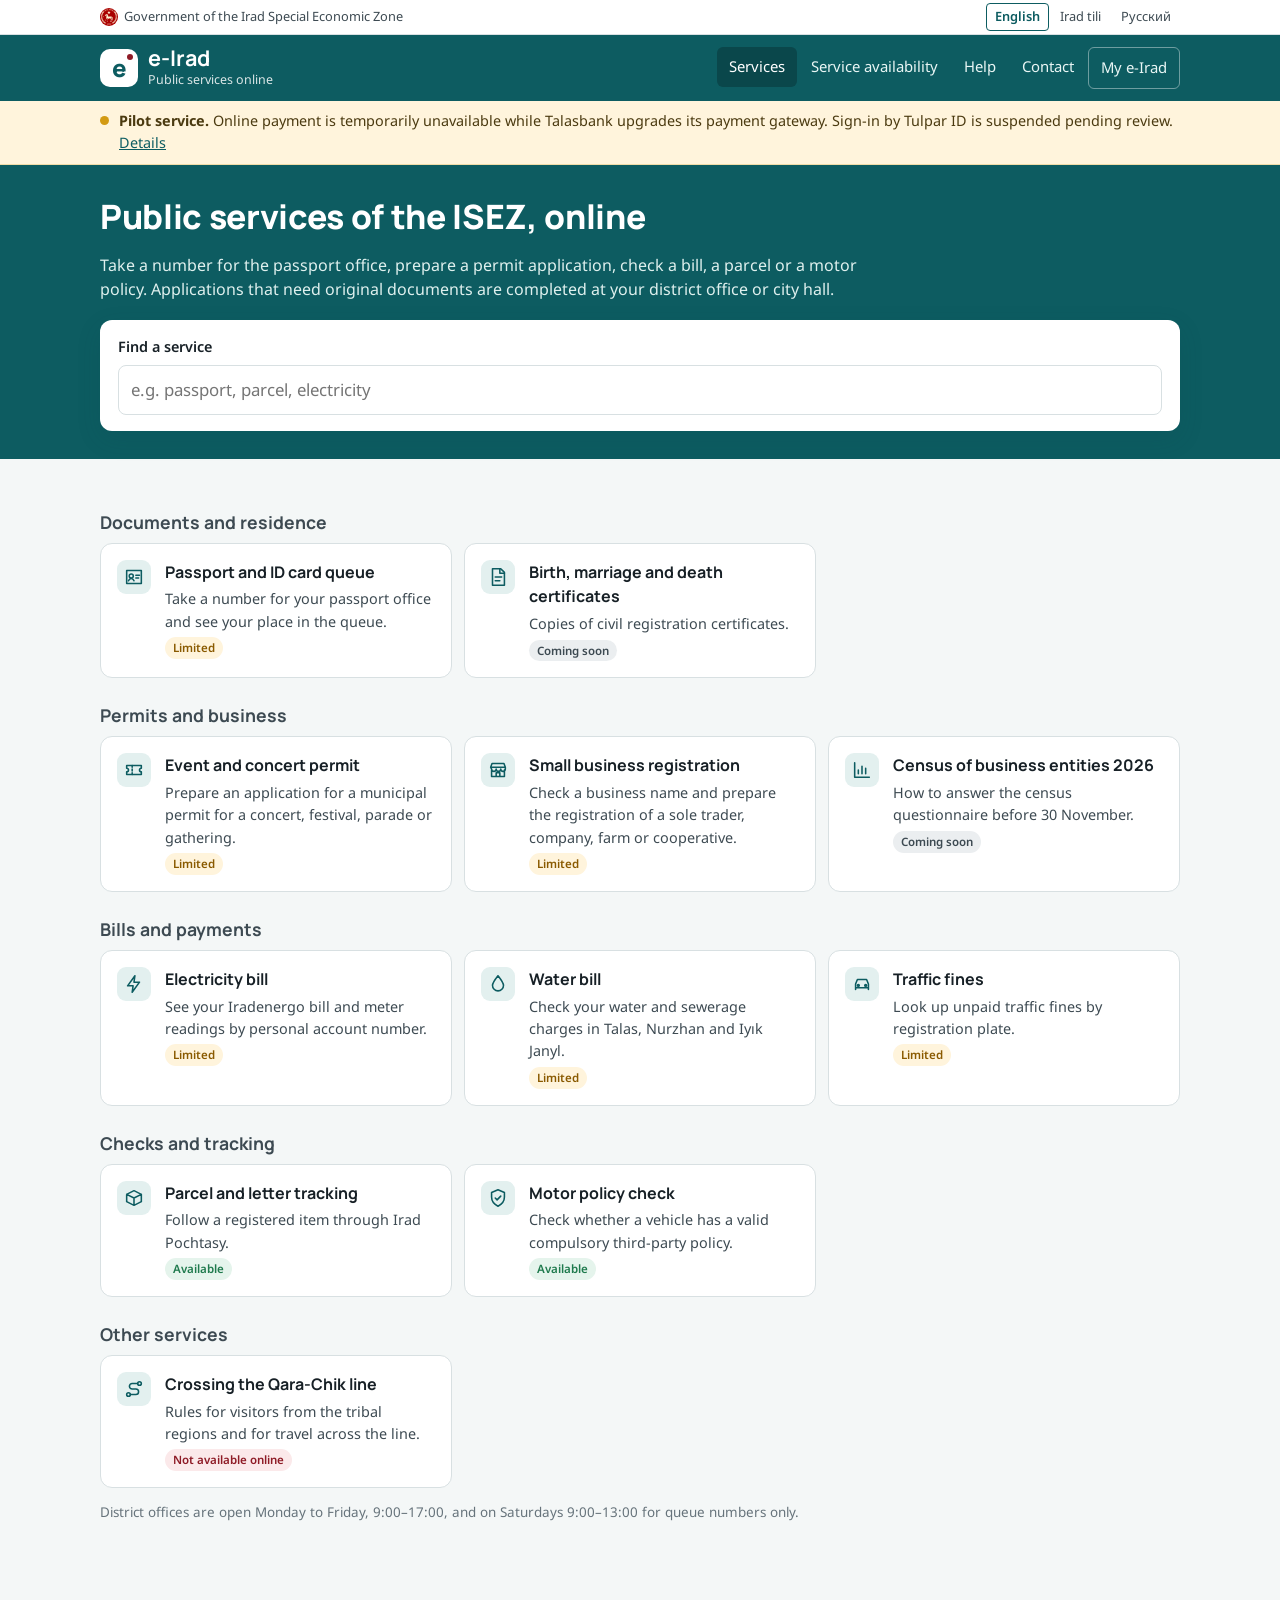
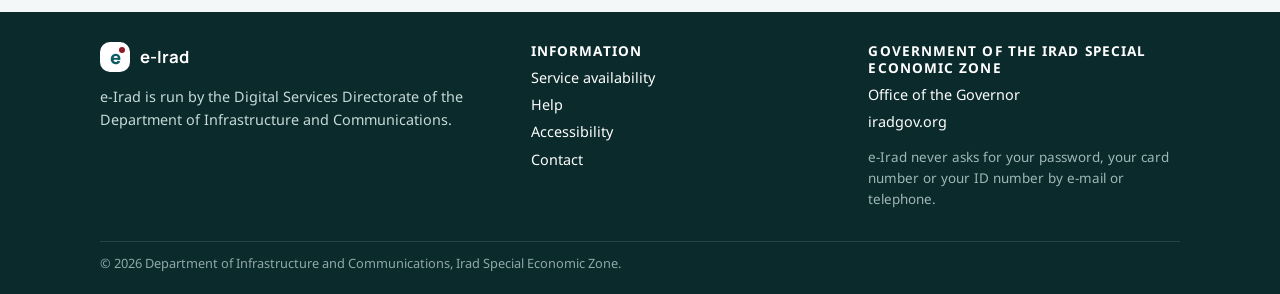
==== index.html @ 88806916 "Site" ====
<!doctype html>
<html lang="en">
<head>
<meta charset="utf-8">
<meta name="viewport" content="width=device-width, initial-scale=1">
<title>e-Irad | Public services online</title>
<meta name="description" content="e-Irad, the public services portal of the Irad Special Economic Zone: passport queue, permits, business registration, utility bills, parcel tracking and motor policy checks.">
<link rel="canonical" href="https://e-irad.org/">
<meta property="og:title" content="e-Irad | Public services online">
<meta property="og:description" content="e-Irad, the public services portal of the Irad Special Economic Zone: passport queue, permits, business registration, utility bills, parcel tracking and motor policy checks.">
<meta property="og:image" content="https://e-irad.org/assets/icon-512.png">
<meta name="theme-color" content="#0d5c61">
<link rel="icon" href="/favicon.ico" sizes="any">
<link rel="icon" href="/assets/icon.svg" type="image/svg+xml">
<link rel="apple-touch-icon" href="/apple-touch-icon.png">
<link rel="preconnect" href="https://fonts.googleapis.com">
<link rel="preconnect" href="https://fonts.gstatic.com" crossorigin>
<link href="https://fonts.googleapis.com/css2?family=Manrope:wght@600;700;800&family=Noto+Sans:wght@400;600&display=swap" rel="stylesheet">
<link rel="stylesheet" href="/assets/eirad.css">
</head>
<body data-page="home">
<div id="top"></div>
<main id="main"><div id="app"><noscript><div class="wrap page"><h1>e-Irad: public services online</h1><p>Passport and ID card queue, event permits, small business registration, electricity and water bills, traffic fines, parcel tracking and motor policy checks. This site needs JavaScript.</p></div></noscript></div></main>
<div id="bottom"></div>
<script src="/assets/i18n.js"></script>
<script src="/assets/services.js"></script>
<script src="/assets/app.js"></script>
</body>
</html>
---- assets/eirad.css ----
/* e-Irad: public services portal of the ISEZ */
:root {
  --teal: #0d5c61; --teal-2: #0a474b; --teal-soft: #e3f0ef; --mint: #3fb39f;
  --crimson: #8e1b26; --ink: #172026; --ink-2: #3d4a52; --muted: #66737b;
  --line: #d8e0e2; --bg: #f4f7f7; --card: #fff;
  --ok: #1f7a4d; --ok-bg: #e5f4ec; --warn: #8a5a00; --warn-bg: #fff4dc; --off: #8e1b26; --off-bg: #fbe9ea;
  --head: "Manrope", "Segoe UI", Arial, sans-serif; --body: "Noto Sans", "Segoe UI", Arial, sans-serif;
}
* { box-sizing: border-box; }
body { margin: 0; background: var(--bg); color: var(--ink); font: 16px/1.55 var(--body); }
a { color: var(--teal); }
h1, h2, h3, h4 { font-family: var(--head); line-height: 1.25; }
h1 { font-size: 1.9rem; margin: 0 0 .4em; font-weight: 800; letter-spacing: -.01em; }
h2 { font-size: 1.3rem; margin: 1.6em 0 .6em; font-weight: 700; }
h3 { font-size: 1.05rem; margin: 1.2em 0 .4em; font-weight: 700; }
h4 { margin: 1em 0 .4em; }
.wrap { max-width: 1120px; margin: 0 auto; padding: 0 20px; }
.page { padding: 26px 20px 56px; }
.narrow { max-width: 820px; }
.skip { position: absolute; left: -9999px; }
.skip:focus { left: 8px; top: 8px; background: #000; color: #fff; padding: 8px; z-index: 9; }
:focus-visible { outline: 3px solid var(--mint); outline-offset: 2px; }

.govbar { background: #fff; border-bottom: 1px solid var(--line); font-size: .8rem; }
.govbar .wrap { display: flex; justify-content: space-between; align-items: center; min-height: 34px; gap: 10px; flex-wrap: wrap; }
.govbar a { color: var(--ink-2); text-decoration: none; display: inline-flex; gap: 6px; align-items: center; }
.govbar a:hover { color: var(--crimson); }
.langs { display: flex; gap: 2px; }
.langs button { border: 1px solid transparent; background: none; font: inherit; color: var(--ink-2); padding: 3px 8px; border-radius: 4px; cursor: pointer; }
.langs button[aria-pressed="true"] { border-color: var(--teal); color: var(--teal); font-weight: 600; }

.head { background: var(--teal); color: #fff; }
.head .wrap { display: flex; align-items: center; gap: 16px; min-height: 66px; flex-wrap: wrap; }
.brand { display: flex; align-items: center; gap: 10px; color: #fff; text-decoration: none; margin-right: auto; }
.brand b { font-family: var(--head); font-size: 1.35rem; display: block; line-height: 1.1; }
.brand small { display: block; font-size: .78rem; opacity: .85; }
.logo { width: 38px; height: 38px; border-radius: 10px; background: #fff; color: var(--teal); font: 800 1.5rem/38px var(--head); text-align: center; position: relative; flex: none; }
.logo::after { content: ""; position: absolute; top: 5px; right: 5px; width: 6px; height: 6px; background: var(--crimson); border-radius: 50%; }
.brand.small b { font-size: 1.05rem; } .brand.small .logo { width: 30px; height: 30px; line-height: 30px; font-size: 1.15rem; }
.head nav ul { list-style: none; display: flex; gap: 2px; margin: 0; padding: 0; flex-wrap: wrap; }
.head nav a { color: #e9f6f5; text-decoration: none; padding: 8px 12px; border-radius: 6px; display: block; font-size: .93rem; }
.head nav a:hover, .head nav a[aria-current="page"] { background: var(--teal-2); color: #fff; }
.head nav a.loginlink { border: 1px solid #ffffff66; }
.burger { display: none; background: none; border: 1px solid #ffffff66; color: #fff; font: inherit; padding: 6px 12px; border-radius: 6px; cursor: pointer; }

.banner { background: var(--warn-bg); border-bottom: 1px solid #f0dca8; font-size: .9rem; color: #4b3a10; }
.banner .wrap { display: flex; gap: 10px; align-items: flex-start; padding-top: 9px; padding-bottom: 9px; }
.banner .dot { width: 9px; height: 9px; border-radius: 50%; background: #d39a12; margin-top: .45em; flex: none; }

.hero { background: var(--teal); padding: 30px 0 28px; }
.hero h1 { color: #fff; font-size: 2.1rem; }
.hero p { color: #dff0ee; max-width: 760px; }
.srch { display: block; background: #fff; border-radius: 12px; padding: 16px 18px; box-shadow: 0 8px 24px #0a474b22; margin-top: 18px; }
.srch span { display: block; font-weight: 600; font-size: .9rem; margin-bottom: 6px; }
.srch input { width: 100%; font: inherit; font-size: 1.05rem; padding: 11px 12px; border: 1.5px solid var(--line); border-radius: 8px; }
.srch input:focus { border-color: var(--teal); outline: none; }

.cat h2 { font-size: 1.1rem; color: var(--ink-2); margin: 26px 0 10px; }
.svcs { display: grid; grid-template-columns: repeat(auto-fill, minmax(300px, 1fr)); gap: 12px; }
.svc { display: flex; gap: 14px; background: var(--card); border: 1px solid var(--line); border-radius: 12px; padding: 16px; text-decoration: none; color: var(--ink); transition: border-color .15s, box-shadow .15s; }
.svc:hover { border-color: var(--teal); box-shadow: 0 4px 14px #0d5c6115; }
.svc[hidden] { display: none; }
.sic { width: 34px; height: 34px; flex: none; color: var(--teal); background: var(--teal-soft); border-radius: 9px; padding: 6px; }
.sbody { display: flex; flex-direction: column; gap: 4px; min-width: 0; }
.sname { font-family: var(--head); font-weight: 700; }
.sdesc { font-size: .9rem; color: var(--ink-2); }
.badge { display: inline-block; align-self: flex-start; font-size: .72rem; font-weight: 600; padding: 2px 8px; border-radius: 20px; white-space: nowrap; }
.b-ok { background: var(--ok-bg); color: var(--ok); }
.b-limited, .b-maint { background: var(--warn-bg); color: var(--warn); }
.b-off { background: var(--off-bg); color: var(--off); }
.b-soon { background: #ebeef0; color: var(--ink-2); }
.note, .tiny { font-size: .84rem; color: var(--muted); }
.nomatch { color: var(--muted); }

.crumbs { margin: 0 0 12px; font-size: .9rem; }
.crumbs a::before { content: "← "; }
.svchead { display: flex; gap: 16px; align-items: flex-start; }
.svchead .sic { width: 54px; height: 54px; padding: 10px; border-radius: 12px; }
.agency { font-size: .9rem; color: var(--ink-2); }
.agency span { color: var(--muted); }
.svcgrid { display: grid; grid-template-columns: minmax(0, 1.6fr) minmax(0, 1fr); gap: 24px; margin-top: 18px; align-items: start; }
.flow { background: var(--card); border: 1px solid var(--line); border-radius: 12px; padding: 20px; }
.flow.inline { margin-top: 18px; }
.flow h3:first-child { margin-top: 0; }
.fld { margin-bottom: 14px; }
.fld label { display: block; font-weight: 600; font-size: .92rem; margin-bottom: 5px; }
.fld input[type=text], .fld input[type=number], .fld input[type=date], .fld input:not([type]), .fld select { width: 100%; font: inherit; padding: 10px 11px; border: 1.5px solid var(--line); border-radius: 8px; background: #fff; color: var(--ink); }
.fld input:focus, .fld select:focus { border-color: var(--teal); outline: none; }
.fld [aria-invalid="true"] { border-color: var(--off); }
.fld.chk label { font-weight: 400; display: flex; gap: 8px; align-items: center; }
.err { display: block; color: var(--off); font-size: .84rem; margin-top: 4px; }
.err[hidden] { display: none; }
.btn { display: inline-block; background: var(--teal); color: #fff; border: 0; border-radius: 8px; padding: 11px 20px; font: 600 .97rem var(--body); cursor: pointer; text-decoration: none; }
.btn:hover { background: var(--teal-2); color: #fff; }
.btn.ghost { background: #fff; color: var(--teal); border: 1.5px solid var(--teal); }
.btn.ghost:hover { background: var(--teal-soft); color: var(--teal-2); }
.btn[disabled] { background: #c9d2d4; color: #5d6a70; border-color: #c9d2d4; cursor: not-allowed; }
.btn.tulpar { background: #b3253a; }
.btn.tulpar:hover { background: #8e1b2e; }
.linkbtn { background: none; border: 0; color: var(--teal); text-decoration: underline; cursor: pointer; font: inherit; padding: 0; }
.result { background: var(--card); border: 1px solid var(--line); border-left: 4px solid var(--teal); border-radius: 10px; padding: 16px 18px; margin-top: 16px; }
.result[hidden] { display: none; }
.result > :first-child { margin-top: 0; }
.ok { background: var(--ok-bg); color: var(--ok); padding: 8px 12px; border-radius: 8px; }
.warn { background: var(--warn-bg); color: #5a3b00; padding: 8px 12px; border-radius: 8px; }
.ticket { border: 1.5px dashed var(--teal); border-radius: 10px; padding: 12px 14px; background: #fbfefe; }
.tno { display: flex; justify-content: space-between; align-items: baseline; gap: 10px; flex-wrap: wrap; border-bottom: 1px solid var(--line); padding-bottom: 8px; margin-bottom: 8px; }
.tno span { font-size: .85rem; color: var(--muted); }
.tno b { font: 800 1.5rem var(--head); color: var(--teal); letter-spacing: .04em; }
.kvs { display: grid; grid-template-columns: max-content minmax(0, 1fr); gap: 4px 14px; margin: 0; font-size: .93rem; }
.kvs dt { color: var(--muted); }
.kvs dd { margin: 0; }
.mine { margin-bottom: 12px; }
.paybox { margin-top: 14px; }
.payinfo { margin-top: 10px; background: var(--off-bg); border-radius: 8px; padding: 10px 14px; color: #4a1015; }
.payinfo h4 { margin: 0 0 4px; }
.payinfo p { margin: 0; font-size: .92rem; }
.help { background: #fff; border: 1px solid var(--line); border-radius: 12px; padding: 4px 18px 14px; font-size: .93rem; }
.tw { overflow-x: auto; }
.tbl { width: 100%; border-collapse: collapse; font-size: .92rem; background: #fff; }
.tbl th, .tbl td { padding: 8px 10px; border-bottom: 1px solid var(--line); text-align: left; vertical-align: top; }
.tbl th { background: var(--teal-soft); }
.tbl .num { text-align: right; white-space: nowrap; }
.tbl.status td:last-child { width: 1%; white-space: nowrap; }
.track { list-style: none; padding: 0; margin: 0; border-left: 2px solid var(--line); }
.track li { position: relative; padding: 4px 0 12px 18px; display: grid; gap: 2px; }
.track li::before { content: ""; position: absolute; left: -6px; top: 9px; width: 10px; height: 10px; border-radius: 50%; background: var(--line); }
.track li.now::before { background: var(--teal); }
.track .d { font-size: .8rem; color: var(--muted); }
.inc { list-style: none; padding: 0; }
.inc li { background: #fff; border: 1px solid var(--line); border-radius: 10px; padding: 10px 14px; margin-bottom: 8px; display: grid; gap: 2px; }
.inc .d { font-size: .8rem; color: var(--muted); }
.lead { color: var(--ink-2); }
.faq { background: #fff; border: 1px solid var(--line); border-radius: 10px; margin-bottom: 8px; padding: 0 16px; }
.faq summary { cursor: pointer; padding: 12px 0; font-weight: 600; }
.faq p { margin-top: 0; }
.login { max-width: 560px; margin: 10px auto; background: #fff; border: 1px solid var(--line); border-radius: 14px; padding: 26px; }
.lbtns { display: grid; gap: 10px; margin: 18px 0 6px; }
.nf { text-align: center; padding-top: 50px; }

.foot { background: #0b2a2c; color: #c7dad8; margin-top: 20px; font-size: .9rem; }
.foot .wrap { padding-top: 30px; padding-bottom: 20px; }
.fcols { display: grid; grid-template-columns: 1.3fr 1fr 1fr; gap: 26px; }
.foot h4 { color: #fff; margin: 0 0 8px; font-size: .85rem; text-transform: uppercase; letter-spacing: .08em; font-family: var(--body); }
.foot ul { list-style: none; padding: 0; margin: 0; }
.foot li { margin-bottom: 5px; }
.foot a { color: #fff; text-decoration: none; }
.foot a:hover { text-decoration: underline; }
.foot .brand { color: #fff; margin-bottom: 8px; }
.foot .tiny { color: #9fb8b5; }
.fine { border-top: 1px solid #ffffff1f; margin-top: 18px; padding-top: 12px; font-size: .8rem; color: #8fa9a6; }

@media (max-width: 860px) {
  .svcgrid { grid-template-columns: minmax(0, 1fr); }
  .fcols { grid-template-columns: minmax(0, 1fr); }
  .burger { display: inline-block; }
  .head nav { display: none; width: 100%; padding-bottom: 10px; }
  .head.open nav { display: block; }
  .head nav ul { flex-direction: column; }
}
@media (max-width: 560px) {
  .wrap { padding: 0 16px; }
  .page { padding: 20px 16px 44px; }
  h1, .hero h1 { font-size: 1.55rem; }
  .svcs { grid-template-columns: minmax(0, 1fr); }
  .svchead .sic { width: 42px; height: 42px; }
  .kvs { grid-template-columns: minmax(0, 1fr); }
  .kvs dt { margin-top: 6px; }
}
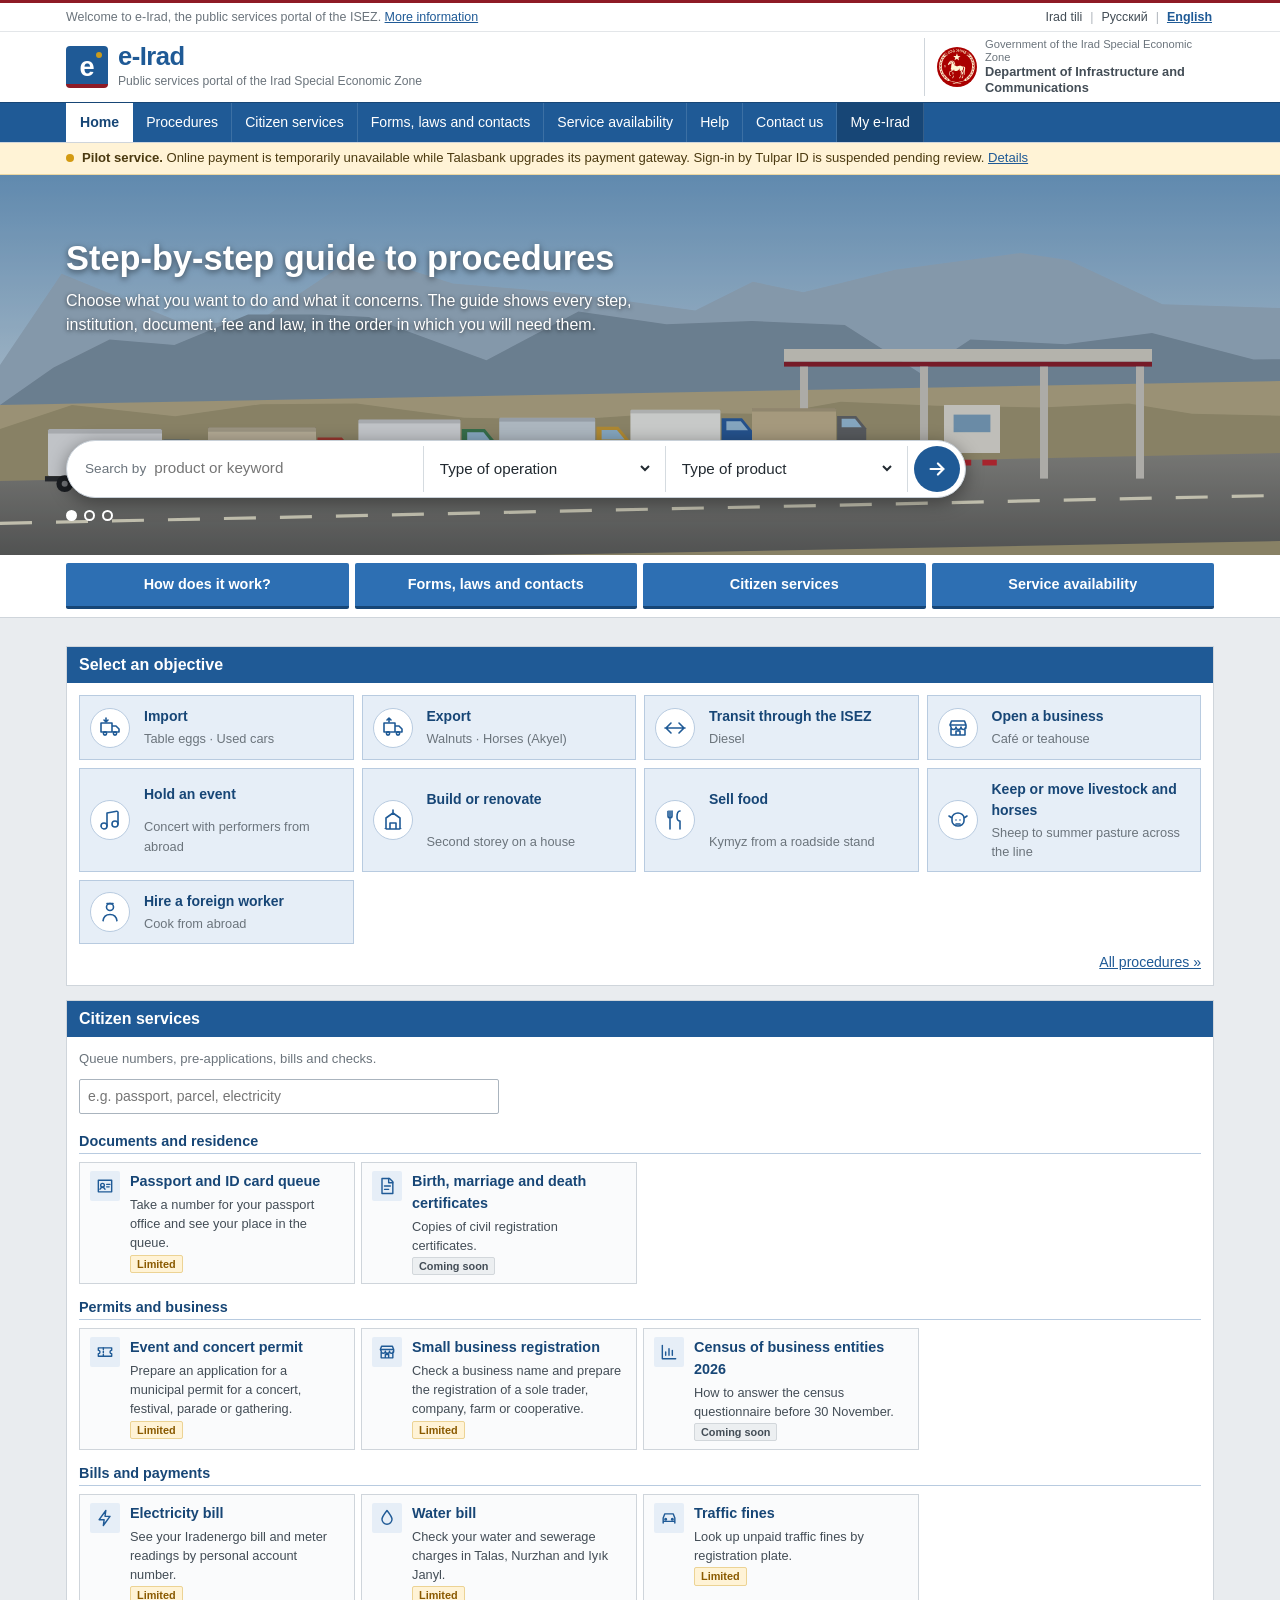
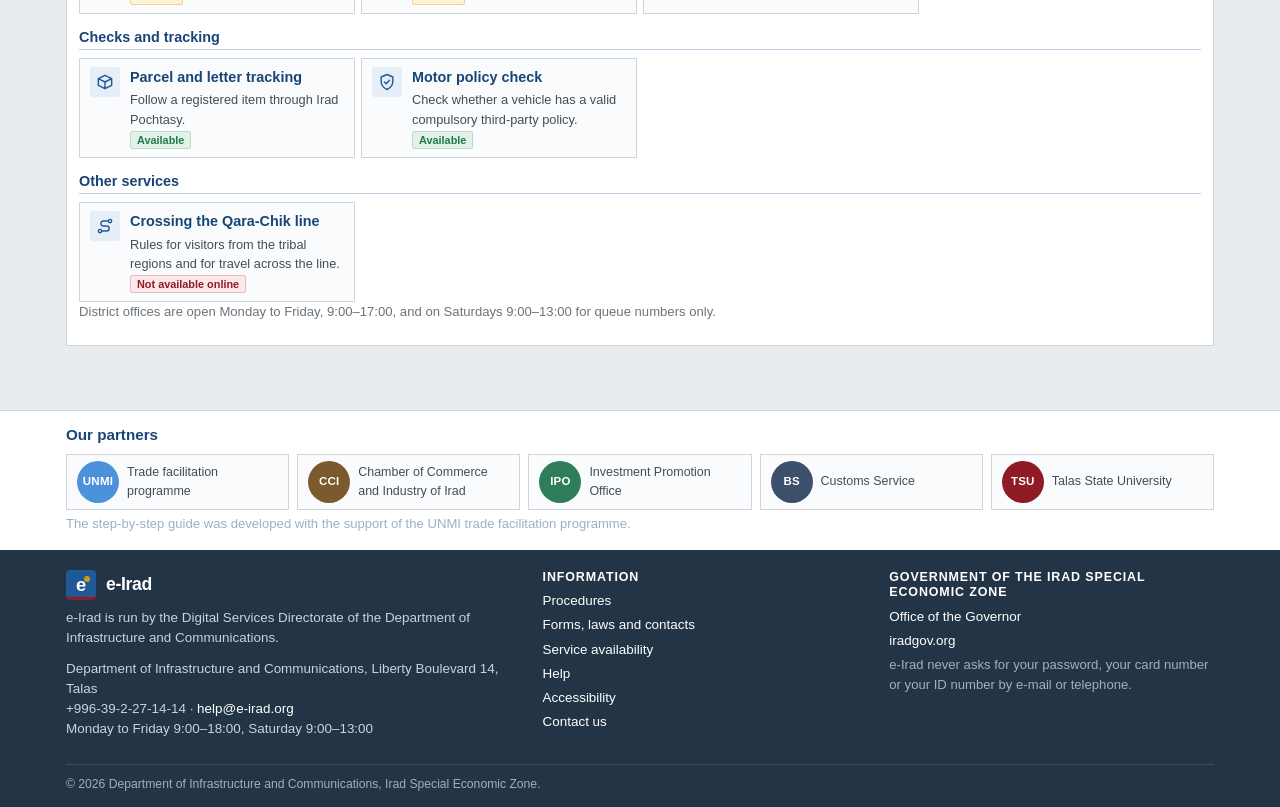
==== commit fe697e95: "Step-by-step guide to procedures; new portal layout" ====
--- a/index.html
+++ b/index.html
@@ -4,26 +4,25 @@
 <meta charset="utf-8">
 <meta name="viewport" content="width=device-width, initial-scale=1">
 <title>e-Irad | Public services online</title>
-<meta name="description" content="e-Irad, the public services portal of the Irad Special Economic Zone: passport queue, permits, business registration, utility bills, parcel tracking and motor policy checks.">
+<meta name="description" content="e-Irad, the public services portal of the Irad Special Economic Zone: step-by-step guide to procedures for import, export, transit, business, events and building; passport queue, permits, bills, parcel tracking and motor policy checks.">
 <link rel="canonical" href="https://e-irad.org/">
 <meta property="og:title" content="e-Irad | Public services online">
-<meta property="og:description" content="e-Irad, the public services portal of the Irad Special Economic Zone: passport queue, permits, business registration, utility bills, parcel tracking and motor policy checks.">
+<meta property="og:description" content="e-Irad, the public services portal of the Irad Special Economic Zone: step-by-step guide to procedures for import, export, transit, business, events and building; passport queue, permits, bills, parcel tracking and motor policy checks.">
 <meta property="og:image" content="https://e-irad.org/assets/icon-512.png">
-<meta name="theme-color" content="#0d5c61">
+<meta name="theme-color" content="#1f5a96">
 <link rel="icon" href="/favicon.ico" sizes="any">
 <link rel="icon" href="/assets/icon.svg" type="image/svg+xml">
 <link rel="apple-touch-icon" href="/apple-touch-icon.png">
-<link rel="preconnect" href="https://fonts.googleapis.com">
-<link rel="preconnect" href="https://fonts.gstatic.com" crossorigin>
-<link href="https://fonts.googleapis.com/css2?family=Manrope:wght@600;700;800&family=Noto+Sans:wght@400;600&display=swap" rel="stylesheet">
 <link rel="stylesheet" href="/assets/eirad.css">
 </head>
 <body data-page="home">
 <div id="top"></div>
-<main id="main"><div id="app"><noscript><div class="wrap page"><h1>e-Irad: public services online</h1><p>Passport and ID card queue, event permits, small business registration, electricity and water bills, traffic fines, parcel tracking and motor policy checks. This site needs JavaScript.</p></div></noscript></div></main>
+<main id="main"><div id="app"><noscript><div class="wrap page"><h1>e-Irad: public services online</h1><p>Step-by-step guide to procedures (import, export, transit, business, events, building, food, livestock, foreign workers). Passport and ID card queue, event permits, small business registration, electricity and water bills, traffic fines, parcel tracking and motor policy checks. This site needs JavaScript.</p></div></noscript></div></main>
 <div id="bottom"></div>
 <script src="/assets/i18n.js"></script>
+<script src="/assets/i18n-guide.js"></script>
 <script src="/assets/services.js"></script>
+<script src="/assets/guide.js"></script>
 <script src="/assets/app.js"></script>
 </body>
 </html>
--- a/assets/eirad.css
+++ b/assets/eirad.css
@@ -1,169 +1,371 @@
-/* e-Irad: public services portal of the ISEZ */
+/* e-Irad: public services portal of the ISEZ. Institutional portal layout. */
 :root {
-  --teal: #0d5c61; --teal-2: #0a474b; --teal-soft: #e3f0ef; --mint: #3fb39f;
-  --crimson: #8e1b26; --ink: #172026; --ink-2: #3d4a52; --muted: #66737b;
-  --line: #d8e0e2; --bg: #f4f7f7; --card: #fff;
-  --ok: #1f7a4d; --ok-bg: #e5f4ec; --warn: #8a5a00; --warn-bg: #fff4dc; --off: #8e1b26; --off-bg: #fbe9ea;
-  --head: "Manrope", "Segoe UI", Arial, sans-serif; --body: "Noto Sans", "Segoe UI", Arial, sans-serif;
+  --blue: #1f5a96; --blue-2: #174676; --blue-3: #2d6fb3; --blue-soft: #e6eef7; --blue-line: #b8cbe0;
+  --crimson: #8e1b26; --gold: #c99a1c; --ink: #222a31; --ink-2: #434d56; --muted: #6b747c;
+  --line: #cfd5db; --bg: #e9ecef; --card: #fff; --head: #f7f8f9;
+  --ok: #1f7a4d; --ok-bg: #e3f2e9; --warn: #8a5a00; --warn-bg: #fff3d6; --off: #8e1b26; --off-bg: #fae8ea;
+  --font: "Segoe UI", Roboto, "Helvetica Neue", Arial, "Noto Sans", sans-serif;
 }
 * { box-sizing: border-box; }
-body { margin: 0; background: var(--bg); color: var(--ink); font: 16px/1.55 var(--body); }
-a { color: var(--teal); }
-h1, h2, h3, h4 { font-family: var(--head); line-height: 1.25; }
-h1 { font-size: 1.9rem; margin: 0 0 .4em; font-weight: 800; letter-spacing: -.01em; }
-h2 { font-size: 1.3rem; margin: 1.6em 0 .6em; font-weight: 700; }
-h3 { font-size: 1.05rem; margin: 1.2em 0 .4em; font-weight: 700; }
-h4 { margin: 1em 0 .4em; }
-.wrap { max-width: 1120px; margin: 0 auto; padding: 0 20px; }
-.page { padding: 26px 20px 56px; }
-.narrow { max-width: 820px; }
+html { -webkit-text-size-adjust: 100%; }
+body { margin: 0; background: var(--bg); color: var(--ink); font: 14px/1.5 var(--font); border-top: 3px solid var(--crimson); }
+img, svg { max-width: 100%; }
+a { color: var(--blue); }
+a:hover { color: var(--crimson); }
+h1, h2, h3, h4 { line-height: 1.25; font-weight: 600; }
+h1 { font-size: 1.55rem; margin: 0 0 .4em; color: var(--blue-2); }
+h2 { font-size: 1.2rem; margin: 1.4em 0 .5em; }
+h3 { font-size: 1rem; margin: 1.1em 0 .35em; }
+h4 { margin: 1em 0 .3em; }
+p { margin: 0 0 .8em; }
+.wrap { max-width: 1180px; margin: 0 auto; padding: 0 16px; }
+.page { padding: 14px 16px 40px; }
+.narrow { max-width: 860px; }
+.vh { position: absolute !important; width: 1px; height: 1px; overflow: hidden; clip: rect(0 0 0 0); white-space: nowrap; }
 .skip { position: absolute; left: -9999px; }
 .skip:focus { left: 8px; top: 8px; background: #000; color: #fff; padding: 8px; z-index: 9; }
-:focus-visible { outline: 3px solid var(--mint); outline-offset: 2px; }
-
-.govbar { background: #fff; border-bottom: 1px solid var(--line); font-size: .8rem; }
-.govbar .wrap { display: flex; justify-content: space-between; align-items: center; min-height: 34px; gap: 10px; flex-wrap: wrap; }
-.govbar a { color: var(--ink-2); text-decoration: none; display: inline-flex; gap: 6px; align-items: center; }
-.govbar a:hover { color: var(--crimson); }
-.langs { display: flex; gap: 2px; }
-.langs button { border: 1px solid transparent; background: none; font: inherit; color: var(--ink-2); padding: 3px 8px; border-radius: 4px; cursor: pointer; }
-.langs button[aria-pressed="true"] { border-color: var(--teal); color: var(--teal); font-weight: 600; }
-
-.head { background: var(--teal); color: #fff; }
-.head .wrap { display: flex; align-items: center; gap: 16px; min-height: 66px; flex-wrap: wrap; }
-.brand { display: flex; align-items: center; gap: 10px; color: #fff; text-decoration: none; margin-right: auto; }
-.brand b { font-family: var(--head); font-size: 1.35rem; display: block; line-height: 1.1; }
-.brand small { display: block; font-size: .78rem; opacity: .85; }
-.logo { width: 38px; height: 38px; border-radius: 10px; background: #fff; color: var(--teal); font: 800 1.5rem/38px var(--head); text-align: center; position: relative; flex: none; }
-.logo::after { content: ""; position: absolute; top: 5px; right: 5px; width: 6px; height: 6px; background: var(--crimson); border-radius: 50%; }
-.brand.small b { font-size: 1.05rem; } .brand.small .logo { width: 30px; height: 30px; line-height: 30px; font-size: 1.15rem; }
-.head nav ul { list-style: none; display: flex; gap: 2px; margin: 0; padding: 0; flex-wrap: wrap; }
-.head nav a { color: #e9f6f5; text-decoration: none; padding: 8px 12px; border-radius: 6px; display: block; font-size: .93rem; }
-.head nav a:hover, .head nav a[aria-current="page"] { background: var(--teal-2); color: #fff; }
-.head nav a.loginlink { border: 1px solid #ffffff66; }
-.burger { display: none; background: none; border: 1px solid #ffffff66; color: #fff; font: inherit; padding: 6px 12px; border-radius: 6px; cursor: pointer; }
-
-.banner { background: var(--warn-bg); border-bottom: 1px solid #f0dca8; font-size: .9rem; color: #4b3a10; }
-.banner .wrap { display: flex; gap: 10px; align-items: flex-start; padding-top: 9px; padding-bottom: 9px; }
-.banner .dot { width: 9px; height: 9px; border-radius: 50%; background: #d39a12; margin-top: .45em; flex: none; }
-
-.hero { background: var(--teal); padding: 30px 0 28px; }
-.hero h1 { color: #fff; font-size: 2.1rem; }
-.hero p { color: #dff0ee; max-width: 760px; }
-.srch { display: block; background: #fff; border-radius: 12px; padding: 16px 18px; box-shadow: 0 8px 24px #0a474b22; margin-top: 18px; }
-.srch span { display: block; font-weight: 600; font-size: .9rem; margin-bottom: 6px; }
-.srch input { width: 100%; font: inherit; font-size: 1.05rem; padding: 11px 12px; border: 1.5px solid var(--line); border-radius: 8px; }
-.srch input:focus { border-color: var(--teal); outline: none; }
-
-.cat h2 { font-size: 1.1rem; color: var(--ink-2); margin: 26px 0 10px; }
-.svcs { display: grid; grid-template-columns: repeat(auto-fill, minmax(300px, 1fr)); gap: 12px; }
-.svc { display: flex; gap: 14px; background: var(--card); border: 1px solid var(--line); border-radius: 12px; padding: 16px; text-decoration: none; color: var(--ink); transition: border-color .15s, box-shadow .15s; }
-.svc:hover { border-color: var(--teal); box-shadow: 0 4px 14px #0d5c6115; }
+:focus-visible { outline: 2px solid #f0b400; outline-offset: 1px; }
+.tiny, .note { font-size: .82rem; color: var(--muted); }
+.lead { color: var(--ink-2); font-size: 1.02rem; }
+
+/* ---------- top line, header, nav ---------- */
+.topline { background: #fff; border-bottom: 1px solid #e3e6e9; font-size: .78rem; color: var(--muted); }
+.topline .wrap { display: flex; justify-content: space-between; align-items: center; gap: 8px 16px; min-height: 28px; flex-wrap: wrap; }
+.langs { display: flex; gap: 6px; align-items: center; color: #b0b6bc; }
+.langs a { color: var(--ink-2); text-decoration: none; padding: 1px 2px; }
+.langs a[aria-current="true"] { color: var(--blue); font-weight: 700; text-decoration: underline; }
+.head { background: #fff; box-shadow: 0 1px 0 var(--line); position: relative; z-index: 3; }
+.head > .wrap { display: flex; align-items: center; gap: 12px; min-height: 70px; }
+.burger { background: none; border: 0; color: var(--blue); padding: 6px; cursor: pointer; display: inline-flex; border-radius: 2px; }
+.burger:hover { background: var(--blue-soft); }
+.brand { display: flex; align-items: center; gap: 10px; color: var(--ink); text-decoration: none; margin-right: auto; min-width: 0; }
+.brand b { font-size: 1.6rem; display: block; line-height: 1; color: var(--blue); letter-spacing: -.02em; font-weight: 700; }
+.brand small { display: block; font-size: .76rem; color: var(--muted); margin-top: 3px; }
+.logo { width: 42px; height: 42px; border-radius: 4px; background: var(--blue); color: #fff; font: 700 1.7rem/42px var(--font); text-align: center; position: relative; flex: none; border-bottom: 4px solid var(--crimson); }
+.logo::after { content: ""; position: absolute; top: 6px; right: 6px; width: 6px; height: 6px; background: var(--gold); border-radius: 50%; }
+.brand.small b { font-size: 1.1rem; color: #fff; } .brand.small .logo { width: 30px; height: 30px; line-height: 30px; font-size: 1.15rem; border-bottom-width: 3px; }
+.govlink { display: flex; align-items: center; gap: 8px; text-decoration: none; color: var(--ink-2); border-left: 1px solid var(--line); padding-left: 12px; max-width: 290px; }
+.govlink img { flex: none; }
+.govlink small { display: block; font-size: .7rem; color: var(--muted); line-height: 1.2; }
+.govlink b { display: block; font-size: .8rem; line-height: 1.25; font-weight: 600; }
+.mainnav { background: var(--blue); border-top: 1px solid var(--blue-2); }
+.mainnav ul { list-style: none; display: flex; margin: 0; padding: 0; flex-wrap: wrap; }
+.mainnav a { display: block; color: #fff; text-decoration: none; padding: 9px 13px; font-size: .88rem; border-right: 1px solid #ffffff22; }
+.mainnav li:first-child a { border-left: 1px solid #ffffff22; }
+.mainnav a:hover { background: var(--blue-2); color: #fff; }
+.mainnav a[aria-current="page"] { background: #fff; color: var(--blue-2); font-weight: 600; }
+.mainnav .loginlink { background: var(--blue-2); }
+.banner { background: var(--warn-bg); border-bottom: 1px solid #ecd7a2; font-size: .82rem; color: #4b3a10; }
+.banner .wrap { display: flex; gap: 8px; align-items: flex-start; padding-top: 6px; padding-bottom: 6px; }
+.banner .dot { width: 8px; height: 8px; border-radius: 50%; background: #d39a12; margin-top: .45em; flex: none; }
+
+/* ---------- hero slider and pill search ---------- */
+.hero { position: relative; height: 380px; background: #33475b; overflow: hidden; }
+.slide { position: absolute; inset: 0; background-size: cover; background-position: center; opacity: 0; transition: opacity 1s; }
+.slide.on { opacity: 1; }
+.slide .wrap { padding-top: 64px; color: #fff; }
+.sh { font-size: 2.15rem; font-weight: 600; margin: 0 0 .3em; text-shadow: 0 2px 6px #0008; max-width: 760px; line-height: 1.15; }
+.sp { font-size: 1rem; max-width: 640px; text-shadow: 0 1px 4px #000a; }
+.herobar { position: absolute; left: 0; right: 0; bottom: 34px; }
+.pill { display: flex; align-items: stretch; background: #fff; border-radius: 40px; box-shadow: 0 4px 18px #0006; padding: 5px 5px 5px 18px; max-width: 900px; border: 1px solid #c8d0d8; }
+.pseg { display: flex; align-items: center; gap: 8px; border-right: 1px solid #d5dbe0; padding: 0 12px; flex: 1 1 0; min-width: 0; }
+.pseg.ptext { flex: 1.5 1 0; padding-left: 0; }
+.plab { color: var(--muted); font-size: .85rem; white-space: nowrap; }
+.pill input, .pill select { border: 0; font: inherit; font-size: .95rem; background: transparent; width: 100%; min-width: 0; padding: 9px 0; color: var(--ink); }
+.pill select { cursor: pointer; }
+.pill input:focus, .pill select:focus { outline: none; }
+.pgo { flex: none; width: 46px; height: 46px; border-radius: 50%; border: 0; background: var(--blue); color: #fff; cursor: pointer; display: grid; place-items: center; margin-left: 6px; }
+.pgo:hover { background: var(--crimson); }
+.dots { display: flex; gap: 7px; margin-top: 12px; }
+.dots button { width: 11px; height: 11px; border-radius: 50%; border: 2px solid #fff; background: transparent; padding: 0; cursor: pointer; }
+.dots button[aria-current] { background: #fff; }
+.psearch { margin: 10px 0 18px; }
+.psearch .pill { box-shadow: none; max-width: none; }
+.tabs4 { background: #fff; border-bottom: 1px solid var(--line); }
+.tabs4 .wrap { display: grid; grid-template-columns: repeat(4, 1fr); gap: 6px; padding-top: 8px; padding-bottom: 8px; }
+.tabs4 a { background: var(--blue-3); color: #fff; text-decoration: none; text-align: center; padding: 11px 8px; font-weight: 600; font-size: .9rem; border-radius: 2px; border-bottom: 3px solid var(--blue-2); }
+.tabs4 a:hover { background: var(--blue-2); color: #fff; }
+
+/* ---------- boxes and panels ---------- */
+.box { background: #fff; border: 1px solid var(--line); margin: 14px 0; }
+.boxh { margin: 0; background: var(--blue); color: #fff; font-size: 1rem; padding: 8px 12px; }
+.boxb { padding: 12px; }
+.more { text-align: right; margin: 8px 0 0; font-size: .88rem; }
+.ops { display: grid; grid-template-columns: repeat(auto-fill, minmax(250px, 1fr)); gap: 8px; }
+.opt { display: grid; grid-template-columns: 44px 1fr; gap: 2px 10px; padding: 10px; border: 1px solid var(--blue-line); background: var(--blue-soft); text-decoration: none; color: var(--ink); align-items: center; }
+.opt:hover { background: #fff; border-color: var(--blue); }
+.opi { width: 40px; height: 40px; color: var(--blue); grid-row: span 2; background: #fff; border: 1px solid var(--blue-line); border-radius: 50%; padding: 7px; }
+.opn { font-weight: 700; color: var(--blue-2); }
+.opd { font-size: .8rem; color: var(--muted); }
+.pnl { background: #fff; border: 1px solid var(--line); margin: 0 0 8px; }
+.pnlh { margin: 0; font-size: .95rem; }
+.pnlh button { width: 100%; display: flex; justify-content: space-between; align-items: center; gap: 10px; background: var(--blue); color: #fff; border: 0; padding: 8px 12px; font: inherit; font-weight: 600; text-align: left; cursor: pointer; }
+.pnlh button > span { display: flex; align-items: center; gap: 8px; }
+.pnlh button:hover { background: var(--blue-2); }
+.pnlh .opi { width: 26px; height: 26px; padding: 3px; grid-row: auto; }
+.chev { flex: none; transition: transform .2s; }
+.pnl.open .chev { transform: rotate(180deg); }
+.pnlb { display: none; padding: 10px 12px; }
+.pnl.open .pnlb { display: block; }
+.hsum { font-weight: 400; opacity: .9; margin-left: 8px; }
+.objhead { display: flex; gap: 12px; align-items: center; margin-bottom: 10px; }
+.objhead .opi { width: 52px; height: 52px; padding: 9px; }
+.objhead .lead { margin: 0; }
+.objintro { color: var(--ink-2); }
+.objlist { margin: 0; padding-left: 18px; }
+.objlist li { margin: 4px 0; }
+
+/* procedure chain on objective page */
+.chain { list-style: none; margin: 0; padding: 0; counter-reset: c; }
+.pc { display: grid; grid-template-columns: 30px 1fr; gap: 10px; padding: 8px 0; border-bottom: 1px dotted var(--line); }
+.pcn { width: 26px; height: 26px; border-radius: 50%; background: var(--blue-soft); color: var(--blue-2); border: 1px solid var(--blue-line); display: grid; place-items: center; font-weight: 700; font-size: .8rem; }
+.pct { font-weight: 600; font-size: .95rem; }
+.pcd { margin: 2px 0 0; color: var(--ink-2); font-size: .86rem; }
+.pci { display: inline-block; font-size: .8rem; }
+.subopts { list-style: none; margin: 6px 0 0; padding: 0 0 0 14px; border-left: 3px solid var(--blue-line); }
+.subopts li { margin: 4px 0 8px; }
+.fullcard { display: block; margin: 12px 0 4px; padding: 12px 14px; background: #fff8e2; border: 1px solid #e6cf86; border-left: 5px solid var(--gold); text-decoration: none; color: var(--ink); }
+.fullcard:hover { background: #fff3cc; }
+.fct { display: block; font-weight: 700; color: var(--blue-2); font-size: 1rem; }
+.fcd, .fcx { display: block; font-size: .85rem; color: var(--ink-2); }
+.fcx { font-weight: 600; color: var(--crimson); margin-top: 2px; }
+.opttag { display: inline-block; font-size: .68rem; font-weight: 700; color: #7a5a00; background: #fff1c2; border: 1px solid #e8cf7a; padding: 0 5px; border-radius: 2px; text-transform: uppercase; letter-spacing: .03em; vertical-align: middle; }
+.star { color: var(--gold); }
+.hits { list-style: none; padding: 0; }
+.hits li { background: #fff; border: 1px solid var(--line); padding: 10px 12px; margin-bottom: 6px; }
+.hits a { font-weight: 600; }
+.tagline { font-size: .78rem; color: var(--muted); }
+.crumbs { margin: 0 0 10px; font-size: .82rem; color: var(--muted); }
+.crumbs .sep { color: #a3aab0; margin: 0 2px; }
+.updated { margin-top: 18px; }
+.loadingmsg { color: var(--muted); padding: 30px 0; }
+
+/* ---------- procedure page ---------- */
+.phead { background: #fff; border: 1px solid var(--line); padding: 12px 14px; margin-bottom: 12px; }
+.phead h1 { margin-bottom: 6px; }
+.fulltag { display: inline-block; font-size: .72rem; vertical-align: middle; background: var(--gold); color: #fff; padding: 2px 7px; border-radius: 2px; text-transform: uppercase; letter-spacing: .04em; }
+.tags { margin: 0 0 8px; display: flex; gap: 6px; flex-wrap: wrap; }
+.tags a { font-size: .78rem; background: var(--blue-soft); border: 1px solid var(--blue-line); padding: 1px 8px; border-radius: 10px; text-decoration: none; }
+.pdesc { color: var(--ink-2); }
+.pbtns { display: flex; flex-wrap: wrap; gap: 6px; }
+.ctx { margin-top: 10px; padding: 10px 12px; background: var(--blue-soft); border-left: 4px solid var(--blue); font-size: .9rem; }
+.contactnote { margin-top: 10px; padding: 12px; border: 1px solid var(--blue-line); background: #f6f9fc; }
+.contactnote h3 { margin-top: 0; }
+.sharemsg { margin: 8px 0 0; }
+.sharemsg input { font: inherit; max-width: 100%; }
+.pgrid { display: grid; grid-template-columns: minmax(0, 1.25fr) minmax(0, 1fr); gap: 14px; align-items: start; }
+.stepcol, .sumcol { min-width: 0; }
+.stepcol { background: #fff; border: 1px solid var(--line); }
+.colh { margin: 0; font-size: 1rem; padding: 8px 12px; background: var(--head); border-bottom: 2px solid var(--blue); color: var(--blue-2); }
+.sumcol .colh { background: #fff; border: 1px solid var(--line); border-bottom: 2px solid var(--blue); margin-bottom: 8px; }
+.steps { list-style: none; margin: 0; padding: 0; }
+.steps .grp { background: var(--blue-soft); color: var(--blue-2); font-weight: 600; font-size: .8rem; padding: 5px 12px; border-top: 1px solid var(--blue-line); border-bottom: 1px solid var(--blue-line); text-transform: uppercase; letter-spacing: .02em; }
+.st a { display: grid; grid-template-columns: 32px 1fr; gap: 10px; padding: 8px 12px; text-decoration: none; color: var(--ink); border-bottom: 1px solid #eceff1; }
+.st a:hover { background: #f4f8fc; }
+.st.opt a { background: #fffcf1; }
+.stn { width: 28px; height: 28px; border-radius: 50%; background: var(--blue); color: #fff; display: inline-grid; place-items: center; font-weight: 700; font-size: .78rem; flex: none; }
+.st.opt .stn { background: var(--gold); }
+.stb { display: flex; flex-direction: column; min-width: 0; }
+.stt { font-weight: 600; color: var(--blue-2); }
+.sti { font-size: .8rem; color: var(--muted); }
+.stepview { padding: 12px; }
+.stepnav { display: flex; justify-content: space-between; gap: 10px; flex-wrap: wrap; font-size: .88rem; }
+.sdh { display: flex; gap: 8px; align-items: center; flex-wrap: wrap; margin: .4em 0; font-size: 1.15rem; color: var(--blue-2); }
+.snote { background: #fffbea; border-left: 4px solid var(--gold); padding: 8px 10px; font-size: .9rem; }
+.sbox { border: 1px solid var(--line); background: #fafbfc; padding: 10px; }
+.sinst { display: flex; gap: 12px; align-items: flex-start; margin-bottom: 8px; }
+.sinst img { width: 120px; height: auto; border: 1px solid var(--line); flex: none; }
+.sinst h3 { margin: 0 0 4px; font-size: .8rem; text-transform: uppercase; color: var(--muted); }
+.stepbtns { display: flex; justify-content: space-between; gap: 8px; margin-top: 16px; flex-wrap: wrap; }
+.iclist { list-style: none; margin: 0; padding: 0; }
+.ic { display: grid; grid-template-columns: 80px 1fr; gap: 10px; padding: 6px 0; border-bottom: 1px dotted var(--line); align-items: center; }
+.ic img { border: 1px solid var(--line); display: block; }
+.ic a { font-weight: 600; font-size: .86rem; display: block; }
+.ic .tiny, .ic .notisez { display: block; }
+.notisez { font-size: .75rem; color: #6e4a00; background: #fff4d6; padding: 1px 5px; display: inline-block; margin-top: 2px; }
+.doclist { margin: 0; padding-left: 22px; }
+.doclist li { margin: 3px 0; }
+.valid { color: var(--crimson); font-size: .8rem; }
+.lawlist { list-style: none; padding: 0; margin: 0; }
+.lawlist li { padding: 6px 0; border-bottom: 1px dotted var(--line); }
+.lawlist li .tiny { display: block; }
+.lawlist b { color: var(--blue-2); margin-right: 4px; }
+.hl { background: #fff6cf; }
+.est fieldset { border: 1px solid var(--line); background: #f6f9fc; margin: 0 0 8px; padding: 8px 10px; display: grid; grid-template-columns: repeat(auto-fill, minmax(150px, 1fr)); gap: 8px; }
+.est legend { font-weight: 600; font-size: .85rem; padding: 0 4px; }
+.est label span { display: block; font-size: .78rem; color: var(--ink-2); line-height: 1.25; margin-bottom: 2px; }
+.est input[type=number] { width: 100%; font: inherit; padding: 4px 6px; border: 1px solid #aab4be; border-radius: 2px; background: #fff; }
+.incl { display: flex; gap: 6px; align-items: center; font-size: .86rem; margin: 0 0 8px; }
+.costtbl td, .costtbl th { font-size: .82rem; }
+.costtbl .sn { display: inline-block; min-width: 18px; color: var(--muted); font-size: .75rem; }
+.costtbl tr.off td { color: #a0a7ad; text-decoration: line-through; }
+.costtbl tfoot th, .costtbl tfoot td { background: var(--blue-soft); }
+.costtbl tfoot th { font-size: .95rem; }
+.costtbl tfoot .sub td { font-size: .8rem; background: #f6f9fc; }
+.cashtag { font-size: .68rem; background: #efe7d2; color: #6a4b12; padding: 0 4px; border-radius: 2px; white-space: nowrap; }
+.durtbl th, .durtbl td { font-size: .84rem; }
+.contacts { list-style: none; padding: 0; margin: 0; display: grid; grid-template-columns: repeat(auto-fill, minmax(330px, 1fr)); gap: 8px; }
+.contacts li { display: grid; grid-template-columns: 96px 1fr; gap: 10px; border: 1px solid var(--line); padding: 8px; background: #fff; }
+.contacts img { border: 1px solid var(--line); display: block; }
+.contacts .tiny { display: block; }
+.contacts .kvs { margin-top: 6px; font-size: .8rem; }
+.printonly { display: none; }
+
+/* ---------- citizen services (catalogue) ---------- */
+.svcfilter input { width: 100%; max-width: 420px; font: inherit; padding: 6px 8px; border: 1px solid #aab4be; border-radius: 2px; margin-bottom: 4px; }
+.cat h3 { font-size: .9rem; color: var(--blue-2); border-bottom: 1px solid var(--blue-line); padding-bottom: 3px; margin: 14px 0 8px; }
+.cat[hidden] { display: none; }
+.svcs { display: grid; grid-template-columns: repeat(auto-fill, minmax(260px, 1fr)); gap: 6px; }
+.svc { display: flex; gap: 10px; background: #fafbfc; border: 1px solid var(--line); padding: 8px 10px; text-decoration: none; color: var(--ink); }
+.svc:hover { border-color: var(--blue); background: #fff; }
 .svc[hidden] { display: none; }
-.sic { width: 34px; height: 34px; flex: none; color: var(--teal); background: var(--teal-soft); border-radius: 9px; padding: 6px; }
-.sbody { display: flex; flex-direction: column; gap: 4px; min-width: 0; }
-.sname { font-family: var(--head); font-weight: 700; }
-.sdesc { font-size: .9rem; color: var(--ink-2); }
-.badge { display: inline-block; align-self: flex-start; font-size: .72rem; font-weight: 600; padding: 2px 8px; border-radius: 20px; white-space: nowrap; }
-.b-ok { background: var(--ok-bg); color: var(--ok); }
-.b-limited, .b-maint { background: var(--warn-bg); color: var(--warn); }
-.b-off { background: var(--off-bg); color: var(--off); }
-.b-soon { background: #ebeef0; color: var(--ink-2); }
-.note, .tiny { font-size: .84rem; color: var(--muted); }
+.sic { width: 30px; height: 30px; flex: none; color: var(--blue); background: var(--blue-soft); border-radius: 2px; padding: 5px; }
+.sbody { display: flex; flex-direction: column; gap: 2px; min-width: 0; }
+.sname { font-weight: 600; color: var(--blue-2); font-size: .9rem; }
+.sdesc { font-size: .8rem; color: var(--ink-2); }
+.badge { display: inline-block; align-self: flex-start; font-size: .68rem; font-weight: 600; padding: 0 6px; border-radius: 2px; white-space: nowrap; border: 1px solid transparent; }
+.b-ok { background: var(--ok-bg); color: var(--ok); border-color: #b9dcc7; }
+.b-limited, .b-maint { background: var(--warn-bg); color: var(--warn); border-color: #ecd394; }
+.b-off { background: var(--off-bg); color: var(--off); border-color: #e9b9bf; }
+.b-soon { background: #eceff1; color: var(--ink-2); border-color: #d2d7db; }
 .nomatch { color: var(--muted); }
 
-.crumbs { margin: 0 0 12px; font-size: .9rem; }
-.crumbs a::before { content: "← "; }
-.svchead { display: flex; gap: 16px; align-items: flex-start; }
-.svchead .sic { width: 54px; height: 54px; padding: 10px; border-radius: 12px; }
-.agency { font-size: .9rem; color: var(--ink-2); }
+/* ---------- service pages and forms ---------- */
+.svchead { display: flex; gap: 14px; align-items: flex-start; background: #fff; border: 1px solid var(--line); padding: 12px 14px; }
+.svchead .sic { width: 50px; height: 50px; padding: 9px; }
+.svchead p { margin-bottom: .3em; }
+.agency { font-size: .86rem; color: var(--ink-2); }
 .agency span { color: var(--muted); }
-.svcgrid { display: grid; grid-template-columns: minmax(0, 1.6fr) minmax(0, 1fr); gap: 24px; margin-top: 18px; align-items: start; }
-.flow { background: var(--card); border: 1px solid var(--line); border-radius: 12px; padding: 20px; }
-.flow.inline { margin-top: 18px; }
+.svcgrid { display: grid; grid-template-columns: minmax(0, 1.6fr) minmax(0, 1fr); gap: 14px; margin-top: 12px; align-items: start; }
+.flow { background: var(--card); border: 1px solid var(--line); border-top: 3px solid var(--blue); padding: 14px; }
+.flow.inline { margin-top: 12px; }
 .flow h3:first-child { margin-top: 0; }
-.fld { margin-bottom: 14px; }
-.fld label { display: block; font-weight: 600; font-size: .92rem; margin-bottom: 5px; }
-.fld input[type=text], .fld input[type=number], .fld input[type=date], .fld input:not([type]), .fld select { width: 100%; font: inherit; padding: 10px 11px; border: 1.5px solid var(--line); border-radius: 8px; background: #fff; color: var(--ink); }
-.fld input:focus, .fld select:focus { border-color: var(--teal); outline: none; }
+.fld { margin-bottom: 11px; }
+.fld label { display: block; font-weight: 600; font-size: .86rem; margin-bottom: 3px; }
+.fld input[type=text], .fld input[type=number], .fld input[type=date], .fld input:not([type]), .fld select { width: 100%; font: inherit; padding: 6px 8px; border: 1px solid #a9b3bc; border-radius: 2px; background: #fff; color: var(--ink); }
+.fld input:focus, .fld select:focus { border-color: var(--blue); outline: none; box-shadow: 0 0 0 2px #1f5a9633; }
 .fld [aria-invalid="true"] { border-color: var(--off); }
 .fld.chk label { font-weight: 400; display: flex; gap: 8px; align-items: center; }
-.err { display: block; color: var(--off); font-size: .84rem; margin-top: 4px; }
+.err { display: block; color: var(--off); font-size: .8rem; margin-top: 3px; }
 .err[hidden] { display: none; }
-.btn { display: inline-block; background: var(--teal); color: #fff; border: 0; border-radius: 8px; padding: 11px 20px; font: 600 .97rem var(--body); cursor: pointer; text-decoration: none; }
-.btn:hover { background: var(--teal-2); color: #fff; }
-.btn.ghost { background: #fff; color: var(--teal); border: 1.5px solid var(--teal); }
-.btn.ghost:hover { background: var(--teal-soft); color: var(--teal-2); }
-.btn[disabled] { background: #c9d2d4; color: #5d6a70; border-color: #c9d2d4; cursor: not-allowed; }
-.btn.tulpar { background: #b3253a; }
+.btn { display: inline-block; background: var(--blue); color: #fff; border: 1px solid var(--blue-2); border-radius: 2px; padding: 7px 14px; font: 600 .88rem var(--font); cursor: pointer; text-decoration: none; }
+.btn:hover { background: var(--blue-2); color: #fff; }
+.btn.ghost { background: #fff; color: var(--blue); border: 1px solid var(--blue-line); }
+.btn.ghost:hover { background: var(--blue-soft); color: var(--blue-2); }
+.btn.icon { padding: 5px 9px; display: inline-flex; align-items: center; }
+.btn[disabled] { background: #c9d0d6; color: #5d6a70; border-color: #c9d0d6; cursor: not-allowed; }
+.btn.tulpar { background: #b3253a; border-color: #8e1b2e; }
 .btn.tulpar:hover { background: #8e1b2e; }
-.linkbtn { background: none; border: 0; color: var(--teal); text-decoration: underline; cursor: pointer; font: inherit; padding: 0; }
-.result { background: var(--card); border: 1px solid var(--line); border-left: 4px solid var(--teal); border-radius: 10px; padding: 16px 18px; margin-top: 16px; }
+.linkbtn { background: none; border: 0; color: var(--blue); text-decoration: underline; cursor: pointer; font: inherit; padding: 0; }
+.result { background: var(--card); border: 1px solid var(--line); border-left: 4px solid var(--blue); padding: 12px 14px; margin-top: 12px; }
 .result[hidden] { display: none; }
 .result > :first-child { margin-top: 0; }
-.ok { background: var(--ok-bg); color: var(--ok); padding: 8px 12px; border-radius: 8px; }
-.warn { background: var(--warn-bg); color: #5a3b00; padding: 8px 12px; border-radius: 8px; }
-.ticket { border: 1.5px dashed var(--teal); border-radius: 10px; padding: 12px 14px; background: #fbfefe; }
-.tno { display: flex; justify-content: space-between; align-items: baseline; gap: 10px; flex-wrap: wrap; border-bottom: 1px solid var(--line); padding-bottom: 8px; margin-bottom: 8px; }
-.tno span { font-size: .85rem; color: var(--muted); }
-.tno b { font: 800 1.5rem var(--head); color: var(--teal); letter-spacing: .04em; }
-.kvs { display: grid; grid-template-columns: max-content minmax(0, 1fr); gap: 4px 14px; margin: 0; font-size: .93rem; }
+.ok { background: var(--ok-bg); color: var(--ok); padding: 6px 10px; border: 1px solid #b9dcc7; }
+.warn { background: var(--warn-bg); color: #5a3b00; padding: 6px 10px; border: 1px solid #ecd394; }
+.ticket { border: 1px dashed var(--blue); padding: 10px 12px; background: #fbfdff; }
+.tno { display: flex; justify-content: space-between; align-items: baseline; gap: 10px; flex-wrap: wrap; border-bottom: 1px solid var(--line); padding-bottom: 6px; margin-bottom: 6px; }
+.tno span { font-size: .82rem; color: var(--muted); }
+.tno b { font-size: 1.4rem; color: var(--blue); letter-spacing: .04em; font-family: Consolas, "Courier New", monospace; }
+.kvs { display: grid; grid-template-columns: max-content minmax(0, 1fr); gap: 3px 12px; margin: 0; font-size: .88rem; }
 .kvs dt { color: var(--muted); }
-.kvs dd { margin: 0; }
-.mine { margin-bottom: 12px; }
-.paybox { margin-top: 14px; }
-.payinfo { margin-top: 10px; background: var(--off-bg); border-radius: 8px; padding: 10px 14px; color: #4a1015; }
+.kvs dd { margin: 0; overflow-wrap: anywhere; }
+.mine { margin-bottom: 10px; }
+.paybox { margin-top: 12px; }
+.payinfo { margin-top: 8px; background: var(--off-bg); border: 1px solid #e9b9bf; padding: 8px 12px; color: #4a1015; }
 .payinfo h4 { margin: 0 0 4px; }
-.payinfo p { margin: 0; font-size: .92rem; }
-.help { background: #fff; border: 1px solid var(--line); border-radius: 12px; padding: 4px 18px 14px; font-size: .93rem; }
+.payinfo p { margin: 0; font-size: .88rem; }
+.help { background: #fff; border: 1px solid var(--line); padding: 2px 14px 10px; font-size: .88rem; }
+.help h3 { color: var(--blue-2); }
 .tw { overflow-x: auto; }
-.tbl { width: 100%; border-collapse: collapse; font-size: .92rem; background: #fff; }
-.tbl th, .tbl td { padding: 8px 10px; border-bottom: 1px solid var(--line); text-align: left; vertical-align: top; }
-.tbl th { background: var(--teal-soft); }
+.tbl { width: 100%; border-collapse: collapse; font-size: .88rem; background: #fff; }
+.tbl th, .tbl td { padding: 5px 8px; border: 1px solid #dde2e6; text-align: left; vertical-align: top; }
+.tbl thead th { background: var(--blue-soft); color: var(--blue-2); }
 .tbl .num { text-align: right; white-space: nowrap; }
 .tbl.status td:last-child { width: 1%; white-space: nowrap; }
 .track { list-style: none; padding: 0; margin: 0; border-left: 2px solid var(--line); }
-.track li { position: relative; padding: 4px 0 12px 18px; display: grid; gap: 2px; }
-.track li::before { content: ""; position: absolute; left: -6px; top: 9px; width: 10px; height: 10px; border-radius: 50%; background: var(--line); }
-.track li.now::before { background: var(--teal); }
-.track .d { font-size: .8rem; color: var(--muted); }
+.track li { position: relative; padding: 3px 0 10px 16px; display: grid; gap: 2px; }
+.track li::before { content: ""; position: absolute; left: -6px; top: 8px; width: 10px; height: 10px; border-radius: 50%; background: var(--line); }
+.track li.now::before { background: var(--blue); }
+.track .d { font-size: .78rem; color: var(--muted); }
 .inc { list-style: none; padding: 0; }
-.inc li { background: #fff; border: 1px solid var(--line); border-radius: 10px; padding: 10px 14px; margin-bottom: 8px; display: grid; gap: 2px; }
-.inc .d { font-size: .8rem; color: var(--muted); }
-.lead { color: var(--ink-2); }
-.faq { background: #fff; border: 1px solid var(--line); border-radius: 10px; margin-bottom: 8px; padding: 0 16px; }
-.faq summary { cursor: pointer; padding: 12px 0; font-weight: 600; }
+.inc li { background: #fff; border: 1px solid var(--line); padding: 8px 12px; margin-bottom: 6px; display: grid; gap: 2px; }
+.inc .d { font-size: .78rem; color: var(--muted); }
+.faq { background: #fff; border: 1px solid var(--line); margin-bottom: 6px; padding: 0 14px; }
+.faq summary { cursor: pointer; padding: 9px 0; font-weight: 600; color: var(--blue-2); }
 .faq p { margin-top: 0; }
-.login { max-width: 560px; margin: 10px auto; background: #fff; border: 1px solid var(--line); border-radius: 14px; padding: 26px; }
-.lbtns { display: grid; gap: 10px; margin: 18px 0 6px; }
-.nf { text-align: center; padding-top: 50px; }
-
-.foot { background: #0b2a2c; color: #c7dad8; margin-top: 20px; font-size: .9rem; }
-.foot .wrap { padding-top: 30px; padding-bottom: 20px; }
-.fcols { display: grid; grid-template-columns: 1.3fr 1fr 1fr; gap: 26px; }
-.foot h4 { color: #fff; margin: 0 0 8px; font-size: .85rem; text-transform: uppercase; letter-spacing: .08em; font-family: var(--body); }
+.login { max-width: 560px; margin: 10px auto; background: #fff; border: 1px solid var(--line); border-top: 3px solid var(--blue); padding: 20px; }
+.lbtns { display: grid; gap: 8px; margin: 14px 0 6px; }
+.nf { text-align: center; padding-top: 40px; }
+.page > h1:first-child, .narrow > h1:first-child { margin-top: 4px; }
+
+/* ---------- footer ---------- */
+.foot { background: #233446; color: #c8d3de; margin-top: 10px; font-size: .84rem; }
+.partners { background: #fff; color: var(--ink); border-top: 1px solid var(--line); padding: 14px 0 6px; }
+.partners h2 { font-size: .95rem; margin: 0 0 10px; color: var(--blue-2); }
+.plogos { list-style: none; margin: 0 0 8px; padding: 0; display: flex; flex-wrap: wrap; gap: 8px; }
+.pl { display: flex; align-items: center; gap: 8px; border: 1px solid var(--line); padding: 6px 10px; font-size: .78rem; color: var(--ink-2); background: #fafbfc; flex: 1 1 180px; max-width: 230px; }
+.plm { flex: none; width: 42px; height: 42px; border-radius: 50%; display: grid; place-items: center; font-weight: 800; font-size: .72rem; color: #fff; letter-spacing: .02em; }
+.pl-un .plm { background: #4b92db; } .pl-cci .plm { background: #7b5a2e; } .pl-ipo .plm { background: #2f7d5b; } .pl-cus .plm { background: #3c4f6b; } .pl-tsu .plm { background: var(--crimson); }
+.foot > .wrap { padding-top: 20px; padding-bottom: 14px; }
+.fcols { display: grid; grid-template-columns: 1.4fr 1fr 1fr; gap: 22px; }
+.foot h4 { color: #fff; margin: 0 0 6px; font-size: .78rem; text-transform: uppercase; letter-spacing: .07em; }
 .foot ul { list-style: none; padding: 0; margin: 0; }
-.foot li { margin-bottom: 5px; }
+.foot li { margin-bottom: 4px; }
 .foot a { color: #fff; text-decoration: none; }
-.foot a:hover { text-decoration: underline; }
-.foot .brand { color: #fff; margin-bottom: 8px; }
-.foot .tiny { color: #9fb8b5; }
-.fine { border-top: 1px solid #ffffff1f; margin-top: 18px; padding-top: 12px; font-size: .8rem; color: #8fa9a6; }
-
-@media (max-width: 860px) {
-  .svcgrid { grid-template-columns: minmax(0, 1fr); }
-  .fcols { grid-template-columns: minmax(0, 1fr); }
-  .burger { display: inline-block; }
-  .head nav { display: none; width: 100%; padding-bottom: 10px; }
-  .head.open nav { display: block; }
-  .head nav ul { flex-direction: column; }
+.foot a:hover { text-decoration: underline; color: #fff; }
+.foot .brand { margin-bottom: 8px; }
+.foot .tiny { color: #9fb0c0; }
+.fine { border-top: 1px solid #ffffff1f; margin-top: 14px; padding-top: 10px; font-size: .76rem; color: #9fb0c0; }
+
+/* ---------- small screens ---------- */
+@media (max-width: 960px) {
+  .pgrid, .svcgrid { grid-template-columns: 1fr; }
+  .govlink span { display: none; }
+  .govlink { border: 0; padding: 0; }
 }
-@media (max-width: 560px) {
-  .wrap { padding: 0 16px; }
-  .page { padding: 20px 16px 44px; }
-  h1, .hero h1 { font-size: 1.55rem; }
-  .svcs { grid-template-columns: minmax(0, 1fr); }
-  .svchead .sic { width: 42px; height: 42px; }
-  .kvs { grid-template-columns: minmax(0, 1fr); }
-  .kvs dt { margin-top: 6px; }
+@media (max-width: 760px) {
+  body { font-size: 14.5px; }
+  .welcome { display: none; }
+  .topline .wrap { justify-content: flex-end; }
+  .head > .wrap { min-height: 58px; gap: 8px; }
+  .brand b { font-size: 1.35rem; }
+  .brand small { font-size: .7rem; }
+  .logo { width: 36px; height: 36px; line-height: 36px; font-size: 1.4rem; }
+  .mainnav { display: none; }
+  .head.open .mainnav { display: block; }
+  .mainnav ul { flex-direction: column; }
+  .mainnav a { border: 0 !important; border-bottom: 1px solid #ffffff22 !important; padding: 10px 16px; }
+  .hero { height: auto; min-height: 380px; }
+  .slide .wrap { padding-top: 26px; }
+  .sh { font-size: 1.5rem; }
+  .sp { font-size: .9rem; }
+  .herobar { position: relative; bottom: auto; padding-top: 190px; padding-bottom: 16px; }
+  .pill { flex-direction: column; border-radius: 10px; padding: 8px; }
+  .pseg, .pseg.ptext { border-right: 0; border-bottom: 1px solid #d5dbe0; padding: 2px 4px; flex: none; }
+  .pgo { width: 100%; height: 40px; border-radius: 6px; margin: 6px 0 0; }
+  .tabs4 .wrap { grid-template-columns: 1fr 1fr; }
+  .tabs4 a { font-size: .82rem; padding: 9px 4px; }
+  .fcols { grid-template-columns: 1fr; gap: 14px; }
+  .contacts { grid-template-columns: 1fr; }
+  .contacts li { grid-template-columns: 64px 1fr; }
+  .contacts img { width: 64px; height: auto; }
+  .sinst { flex-direction: column; }
+  .svchead { flex-direction: column; }
+  .kvs { grid-template-columns: 1fr; gap: 0; }
+  .kvs dt { margin-top: 4px; }
+  .pl { max-width: none; }
 }
+@media (min-width: 761px) { .burger { display: none; } }
+
+/* ---------- print ---------- */
+@media print {
+  body { background: #fff; border: 0; font-size: 11pt; }
+  .topline, .mainnav, .banner, .burger, .govlink, .foot, .pbtns, .psearch, .stepbtns, .est fieldset, .incl, .contactnote, .sharemsg, .crumbs { display: none !important; }
+  .pnlb { display: block !important; }
+  .pnlh button { background: #fff !important; color: #000 !important; border-bottom: 1px solid #000; }
+  .pgrid { grid-template-columns: 1fr; }
+  .printonly { display: block; }
+  .ctx[hidden] { display: block !important; }
+  a { color: #000; text-decoration: none; }
+  .stn { border: 1px solid #000; color: #000; background: #fff !important; }
+}
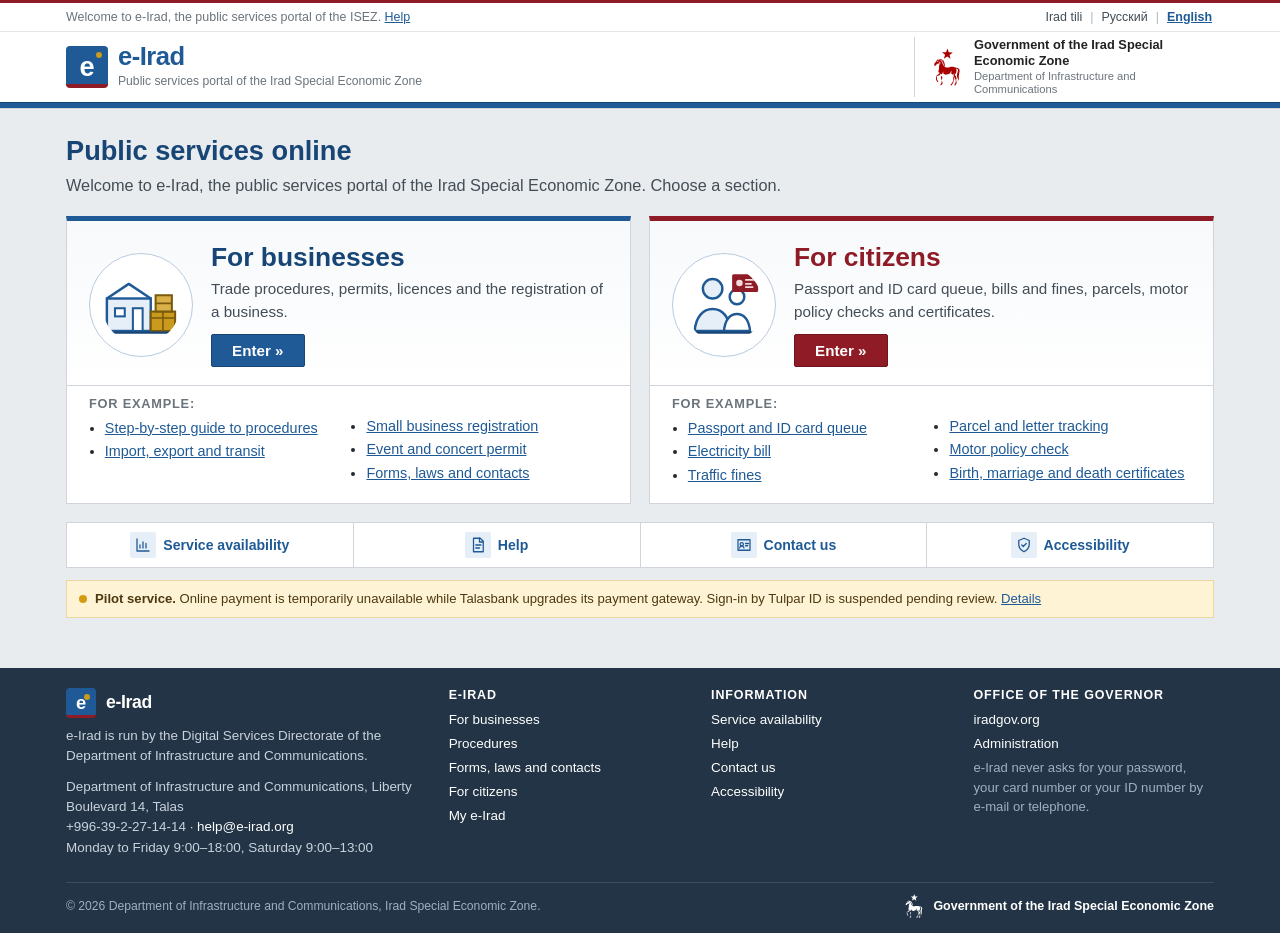
==== commit eb8c92ca: "Landing page with separate sections for businesses and citizens; new site icons" ====
--- a/index.html
+++ b/index.html
@@ -8,16 +8,17 @@
 <link rel="canonical" href="https://e-irad.org/">
 <meta property="og:title" content="e-Irad | Public services online">
 <meta property="og:description" content="e-Irad, the public services portal of the Irad Special Economic Zone: step-by-step guide to procedures for import, export, transit, business, events and building; passport queue, permits, bills, parcel tracking and motor policy checks.">
-<meta property="og:image" content="https://e-irad.org/assets/icon-512.png">
+<meta property="og:image" content="https://e-irad.org/assets/mark-tile-512.png">
 <meta name="theme-color" content="#1f5a96">
 <link rel="icon" href="/favicon.ico" sizes="any">
-<link rel="icon" href="/assets/icon.svg" type="image/svg+xml">
+<link rel="icon" href="/assets/mark-tile.svg" type="image/svg+xml">
 <link rel="apple-touch-icon" href="/apple-touch-icon.png">
+<link rel="manifest" href="/manifest.webmanifest">
 <link rel="stylesheet" href="/assets/eirad.css">
 </head>
-<body data-page="home">
+<body data-page="landing">
 <div id="top"></div>
-<main id="main"><div id="app"><noscript><div class="wrap page"><h1>e-Irad: public services online</h1><p>Step-by-step guide to procedures (import, export, transit, business, events, building, food, livestock, foreign workers). Passport and ID card queue, event permits, small business registration, electricity and water bills, traffic fines, parcel tracking and motor policy checks. This site needs JavaScript.</p></div></noscript></div></main>
+<main id="main"><div id="app"><noscript><div class="wrap page"><h1>e-Irad: public services online</h1><p><a href="/business.html">For businesses</a>: step-by-step guide to procedures, permits, licences and registration. <a href="/citizens.html">For citizens</a>: passport and ID card queue, bills and fines, parcel tracking, motor policy checks and certificates. This site needs JavaScript.</p></div></noscript></div></main>
 <div id="bottom"></div>
 <script src="/assets/i18n.js"></script>
 <script src="/assets/i18n-guide.js"></script>
--- a/assets/eirad.css
+++ b/assets/eirad.css
@@ -44,12 +44,21 @@
 .logo { width: 42px; height: 42px; border-radius: 4px; background: var(--blue); color: #fff; font: 700 1.7rem/42px var(--font); text-align: center; position: relative; flex: none; border-bottom: 4px solid var(--crimson); }
 .logo::after { content: ""; position: absolute; top: 6px; right: 6px; width: 6px; height: 6px; background: var(--gold); border-radius: 50%; }
 .brand.small b { font-size: 1.1rem; color: #fff; } .brand.small .logo { width: 30px; height: 30px; line-height: 30px; font-size: 1.15rem; border-bottom-width: 3px; }
-.govlink { display: flex; align-items: center; gap: 8px; text-decoration: none; color: var(--ink-2); border-left: 1px solid var(--line); padding-left: 12px; max-width: 290px; }
-.govlink img { flex: none; }
-.govlink small { display: block; font-size: .7rem; color: var(--muted); line-height: 1.2; }
-.govlink b { display: block; font-size: .8rem; line-height: 1.25; font-weight: 600; }
+.govlink { display: flex; align-items: center; gap: 7px; text-decoration: none; color: var(--ink); border-left: 1px solid var(--line); padding-left: 12px; max-width: 300px; }
+.govlink:hover { color: var(--ink); }
+.govlink:hover b { text-decoration: underline; }
+.govlink .mark { flex: none; width: 40px; height: 40px; }
+.govlink b { display: block; font-size: .8rem; line-height: 1.2; font-weight: 700; color: #222; }
+.govlink small { display: block; font-size: .7rem; color: var(--muted); line-height: 1.2; margin-top: 2px; }
+.landrule { height: 6px; background: var(--blue); border-top: 1px solid var(--blue-2); }
 .mainnav { background: var(--blue); border-top: 1px solid var(--blue-2); }
-.mainnav ul { list-style: none; display: flex; margin: 0; padding: 0; flex-wrap: wrap; }
+.mainnav > .wrap { display: flex; align-items: stretch; gap: 10px; }
+.mainnav ul { list-style: none; display: flex; margin: 0; padding: 0; flex-wrap: wrap; flex: 1 1 auto; min-width: 0; }
+.secsw { flex: none; display: flex; align-self: center; border: 1px solid #ffffff66; border-radius: 3px; overflow: hidden; margin: 4px 0; font-size: .8rem; }
+.secsw a { color: #fff; text-decoration: none; padding: 4px 11px; background: var(--blue-2); }
+.secsw a + a { border-left: 1px solid #ffffff66; }
+.secsw a:hover { background: var(--blue-3); color: #fff; }
+.secsw a[aria-current] { background: #fff; color: var(--blue-2); font-weight: 700; }
 .mainnav a { display: block; color: #fff; text-decoration: none; padding: 9px 13px; font-size: .88rem; border-right: 1px solid #ffffff22; }
 .mainnav li:first-child a { border-left: 1px solid #ffffff22; }
 .mainnav a:hover { background: var(--blue-2); color: #fff; }
@@ -92,8 +101,8 @@
 .boxb { padding: 12px; }
 .more { text-align: right; margin: 8px 0 0; font-size: .88rem; }
 .ops { display: grid; grid-template-columns: repeat(auto-fill, minmax(250px, 1fr)); gap: 8px; }
-.opt { display: grid; grid-template-columns: 44px 1fr; gap: 2px 10px; padding: 10px; border: 1px solid var(--blue-line); background: var(--blue-soft); text-decoration: none; color: var(--ink); align-items: center; }
-.opt:hover { background: #fff; border-color: var(--blue); }
+a.opt { display: grid; grid-template-columns: 44px 1fr; gap: 2px 10px; padding: 10px; border: 1px solid var(--blue-line); background: var(--blue-soft); text-decoration: none; color: var(--ink); align-items: center; }
+a.opt:hover { background: #fff; border-color: var(--blue); }
 .opi { width: 40px; height: 40px; color: var(--blue); grid-row: span 2; background: #fff; border: 1px solid var(--blue-line); border-radius: 50%; padding: 7px; }
 .opn { font-weight: 700; color: var(--blue-2); }
 .opd { font-size: .8rem; color: var(--muted); }
@@ -307,7 +316,7 @@
 .plm { flex: none; width: 42px; height: 42px; border-radius: 50%; display: grid; place-items: center; font-weight: 800; font-size: .72rem; color: #fff; letter-spacing: .02em; }
 .pl-un .plm { background: #4b92db; } .pl-cci .plm { background: #7b5a2e; } .pl-ipo .plm { background: #2f7d5b; } .pl-cus .plm { background: #3c4f6b; } .pl-tsu .plm { background: var(--crimson); }
 .foot > .wrap { padding-top: 20px; padding-bottom: 14px; }
-.fcols { display: grid; grid-template-columns: 1.4fr 1fr 1fr; gap: 22px; }
+.fcols { display: grid; grid-template-columns: 1.5fr 1fr 1fr 1fr; gap: 22px; }
 .foot h4 { color: #fff; margin: 0 0 6px; font-size: .78rem; text-transform: uppercase; letter-spacing: .07em; }
 .foot ul { list-style: none; padding: 0; margin: 0; }
 .foot li { margin-bottom: 4px; }
@@ -315,7 +324,53 @@
 .foot a:hover { text-decoration: underline; color: #fff; }
 .foot .brand { margin-bottom: 8px; }
 .foot .tiny { color: #9fb0c0; }
-.fine { border-top: 1px solid #ffffff1f; margin-top: 14px; padding-top: 10px; font-size: .76rem; color: #9fb0c0; }
+.fine { border-top: 1px solid #ffffff1f; margin-top: 14px; padding-top: 10px; font-size: .76rem; color: #9fb0c0; display: flex; justify-content: space-between; align-items: center; gap: 8px 16px; flex-wrap: wrap; }
+.fmark { display: flex; align-items: center; gap: 6px; color: #fff; font-size: .78rem; font-weight: 600; }
+.fmark img { flex: none; }
+
+/* ---------- landing page ---------- */
+.landing { padding-top: 22px; }
+.landing h1 { font-size: 1.7rem; margin-bottom: .2em; }
+.gates { display: grid; grid-template-columns: 1fr 1fr; gap: 18px; margin: 18px 0; }
+.gate { background: #fff; border: 1px solid var(--line); border-top: 5px solid var(--blue); display: flex; flex-direction: column; }
+.gate-c { border-top-color: var(--crimson); }
+.gatehead { display: flex; gap: 18px; align-items: center; padding: 22px 22px 18px; text-decoration: none; color: var(--ink); background: linear-gradient(#f7f9fb, #fff); border-bottom: 1px solid var(--line); }
+.gatehead:hover { background: var(--blue-soft); color: var(--ink); }
+.pict { flex: none; width: 104px; height: 104px; background: #fff; border: 1px solid var(--blue-line); border-radius: 50%; padding: 12px; }
+.gt { display: flex; flex-direction: column; align-items: flex-start; gap: 6px; min-width: 0; }
+.gh { font-size: 1.65rem; font-weight: 700; color: var(--blue-2); line-height: 1.1; }
+.gate-c .gh { color: var(--crimson); }
+.gp { color: var(--ink-2); font-size: .95rem; }
+.gbtn { margin-top: 4px; padding: 7px 20px; font-size: .95rem; }
+.gate-c .gbtn { background: var(--crimson); border-color: #6f141d; }
+.gatehead:hover .gbtn { background: var(--blue-2); }
+.gate-c .gatehead:hover .gbtn { background: #6f141d; }
+.gex { padding: 10px 22px 16px; }
+.gex h2 { font-size: .8rem; text-transform: uppercase; letter-spacing: .06em; color: var(--muted); margin: 0 0 4px; }
+.gex ul { margin: 0; padding: 0 0 0 1.1em; columns: 2; column-gap: 20px; font-size: .9rem; }
+.gex li { margin: 2px 0; break-inside: avoid; }
+.strip { list-style: none; margin: 0 0 12px; padding: 0; display: flex; flex-wrap: wrap; background: #fff; border: 1px solid var(--line); }
+.strip li { flex: 1 1 0; min-width: 150px; }
+.strip li + li { border-left: 1px solid var(--line); }
+.strip a { display: flex; align-items: center; justify-content: center; gap: 7px; padding: 9px 10px; text-decoration: none; font-size: .88rem; font-weight: 600; }
+.strip a:hover { background: var(--blue-soft); }
+.strip .sic { width: 26px; height: 26px; padding: 4px; }
+.banner.inline { display: flex; gap: 8px; align-items: flex-start; padding: 8px 12px; border: 1px solid #ecd7a2; }
+
+/* ---------- citizens home ---------- */
+.chero { background: linear-gradient(100deg, var(--blue-2), var(--blue-3)); color: #fff; padding: 12px 0 22px; border-bottom: 4px solid var(--crimson); }
+.chero .crumbs, .chero .crumbs a, .chero .crumbs .sep { color: #dbe6f2; }
+.chero h1 { color: #fff; font-size: 1.8rem; margin-top: 8px; }
+.chero p { max-width: 760px; color: #e8eff7; }
+.cpill { max-width: 620px; box-shadow: 0 2px 10px #0004; padding: 5px 18px; }
+.cpill .pseg { border-right: 0; }
+.cgrid { display: grid; grid-template-columns: 1fr 280px; gap: 16px; align-items: start; }
+.cgrid .box:first-child { margin-top: 14px; }
+.cside .box:first-child { margin-top: 14px; }
+.cat[hidden], .nomatch[hidden] { display: none; }
+#services .svcs + .note { margin: 10px 0 0; }
+ul.plain { margin: 0; padding: 0 0 0 1.1em; }
+ul.plain li { margin: 3px 0; }
 
 /* ---------- small screens ---------- */
 @media (max-width: 960px) {
@@ -331,9 +386,22 @@
   .brand b { font-size: 1.35rem; }
   .brand small { font-size: .7rem; }
   .logo { width: 36px; height: 36px; line-height: 36px; font-size: 1.4rem; }
-  .mainnav { display: none; }
-  .head.open .mainnav { display: block; }
-  .mainnav ul { flex-direction: column; }
+  .mainnav > .wrap { flex-direction: column; gap: 0; padding: 0; }
+  .mainnav ul { display: none; flex-direction: column; order: 2; }
+  .head.open .mainnav ul { display: flex; }
+  .secsw { margin: 6px 16px; align-self: stretch; }
+  .secsw a { flex: 1 1 0; text-align: center; padding: 6px; }
+  .gates, .cgrid { grid-template-columns: 1fr; }
+  .gatehead { padding: 16px 14px 14px; gap: 12px; }
+  .pict { width: 72px; height: 72px; padding: 8px; }
+  .gh { font-size: 1.35rem; }
+  .gex { padding: 8px 14px 12px; }
+  .gex ul { columns: 1; }
+  .strip li { flex: 1 1 50%; min-width: 0; }
+  .strip li:nth-child(3) { border-left: 0; }
+  .strip li:nth-child(n+3) { border-top: 1px solid var(--line); }
+  .chero h1 { font-size: 1.45rem; }
+  .strip a { justify-content: flex-start; }
   .mainnav a { border: 0 !important; border-bottom: 1px solid #ffffff22 !important; padding: 10px 16px; }
   .hero { height: auto; min-height: 380px; }
   .slide .wrap { padding-top: 26px; }
@@ -360,7 +428,7 @@
 /* ---------- print ---------- */
 @media print {
   body { background: #fff; border: 0; font-size: 11pt; }
-  .topline, .mainnav, .banner, .burger, .govlink, .foot, .pbtns, .psearch, .stepbtns, .est fieldset, .incl, .contactnote, .sharemsg, .crumbs { display: none !important; }
+  .topline, .mainnav, .landrule, .banner, .burger, .govlink, .foot, .pbtns, .psearch, .stepbtns, .est fieldset, .incl, .contactnote, .sharemsg, .crumbs { display: none !important; }
   .pnlb { display: block !important; }
   .pnlh button { background: #fff !important; color: #000 !important; border-bottom: 1px solid #000; }
   .pgrid { grid-template-columns: 1fr; }
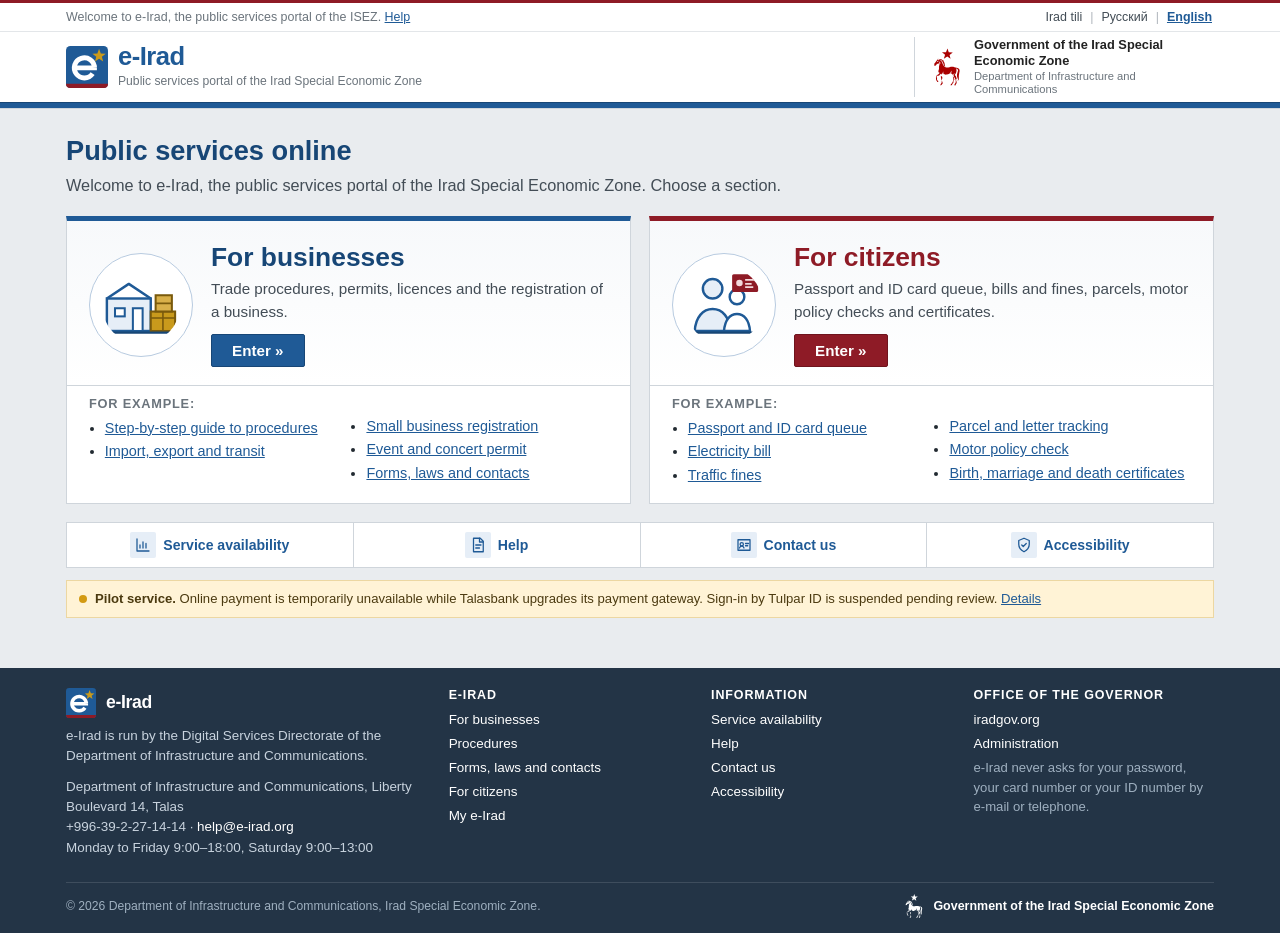
==== commit 2e6e4a38: "Tab icon: e-Irad logo" ====
--- a/index.html
+++ b/index.html
@@ -11,7 +11,7 @@
 <meta property="og:image" content="https://e-irad.org/assets/mark-tile-512.png">
 <meta name="theme-color" content="#1f5a96">
 <link rel="icon" href="/favicon.ico" sizes="any">
-<link rel="icon" href="/assets/mark-tile.svg" type="image/svg+xml">
+<link rel="icon" href="/assets/logo.svg" type="image/svg+xml">
 <link rel="apple-touch-icon" href="/apple-touch-icon.png">
 <link rel="manifest" href="/manifest.webmanifest">
 <link rel="stylesheet" href="/assets/eirad.css">
--- a/assets/eirad.css
+++ b/assets/eirad.css
@@ -41,9 +41,8 @@
 .brand { display: flex; align-items: center; gap: 10px; color: var(--ink); text-decoration: none; margin-right: auto; min-width: 0; }
 .brand b { font-size: 1.6rem; display: block; line-height: 1; color: var(--blue); letter-spacing: -.02em; font-weight: 700; }
 .brand small { display: block; font-size: .76rem; color: var(--muted); margin-top: 3px; }
-.logo { width: 42px; height: 42px; border-radius: 4px; background: var(--blue); color: #fff; font: 700 1.7rem/42px var(--font); text-align: center; position: relative; flex: none; border-bottom: 4px solid var(--crimson); }
-.logo::after { content: ""; position: absolute; top: 6px; right: 6px; width: 6px; height: 6px; background: var(--gold); border-radius: 50%; }
-.brand.small b { font-size: 1.1rem; color: #fff; } .brand.small .logo { width: 30px; height: 30px; line-height: 30px; font-size: 1.15rem; border-bottom-width: 3px; }
+.logo { width: 42px; height: 42px; flex: none; display: block; }
+.brand.small b { font-size: 1.1rem; color: #fff; } .brand.small .logo { width: 30px; height: 30px; }
 .govlink { display: flex; align-items: center; gap: 7px; text-decoration: none; color: var(--ink); border-left: 1px solid var(--line); padding-left: 12px; max-width: 300px; }
 .govlink:hover { color: var(--ink); }
 .govlink:hover b { text-decoration: underline; }
@@ -72,6 +71,8 @@
 .hero { position: relative; height: 380px; background: #33475b; overflow: hidden; }
 .slide { position: absolute; inset: 0; background-size: cover; background-position: center; opacity: 0; transition: opacity 1s; }
 .slide.on { opacity: 1; }
+.slide::before { content: ""; position: absolute; inset: 0; background: linear-gradient(90deg, #0d1f30b3 0%, #0d1f3066 45%, #0d1f3000 75%); }
+.slide .wrap { position: relative; }
 .slide .wrap { padding-top: 64px; color: #fff; }
 .sh { font-size: 2.15rem; font-weight: 600; margin: 0 0 .3em; text-shadow: 0 2px 6px #0008; max-width: 760px; line-height: 1.15; }
 .sp { font-size: 1rem; max-width: 640px; text-shadow: 0 1px 4px #000a; }
@@ -385,7 +386,7 @@
   .head > .wrap { min-height: 58px; gap: 8px; }
   .brand b { font-size: 1.35rem; }
   .brand small { font-size: .7rem; }
-  .logo { width: 36px; height: 36px; line-height: 36px; font-size: 1.4rem; }
+  .logo { width: 36px; height: 36px; }
   .mainnav > .wrap { flex-direction: column; gap: 0; padding: 0; }
   .mainnav ul { display: none; flex-direction: column; order: 2; }
   .head.open .mainnav ul { display: flex; }
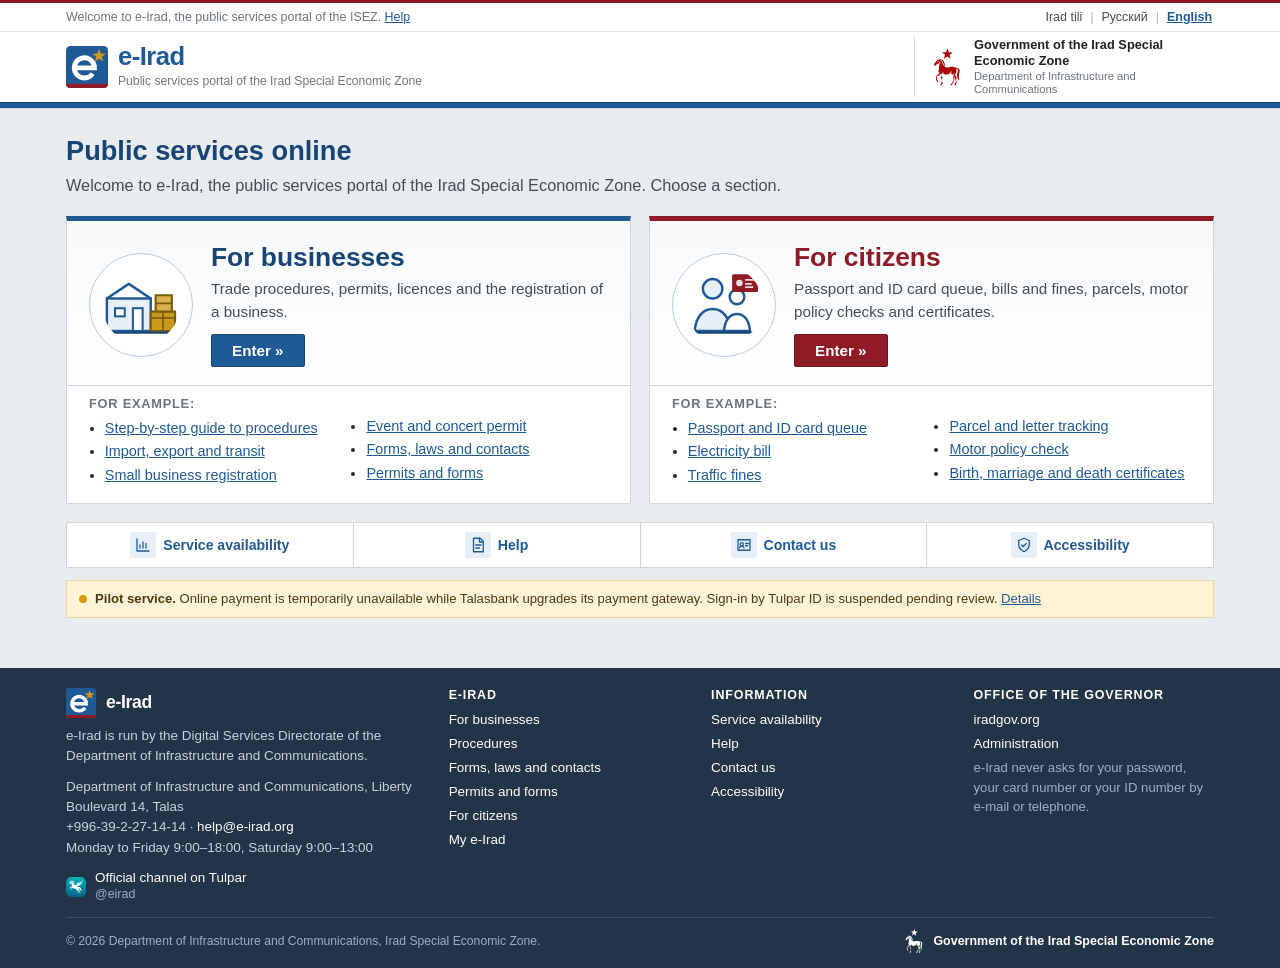
==== commit 7ea341af: "30 new services, permits and forms page" ====
--- a/index.html
+++ b/index.html
@@ -8,13 +8,17 @@
 <link rel="canonical" href="https://e-irad.org/">
 <meta property="og:title" content="e-Irad | Public services online">
 <meta property="og:description" content="e-Irad, the public services portal of the Irad Special Economic Zone: step-by-step guide to procedures for import, export, transit, business, events and building; passport queue, permits, bills, parcel tracking and motor policy checks.">
-<meta property="og:image" content="https://e-irad.org/assets/mark-tile-512.png">
+<meta property="og:image" content="https://e-irad.org/assets/logo-512.png">
 <meta name="theme-color" content="#1f5a96">
 <link rel="icon" href="/favicon.ico" sizes="any">
 <link rel="icon" href="/assets/logo.svg" type="image/svg+xml">
 <link rel="apple-touch-icon" href="/apple-touch-icon.png">
 <link rel="manifest" href="/manifest.webmanifest">
 <link rel="stylesheet" href="/assets/eirad.css">
+<script>window.goatcounter=new Object();goatcounter.path=p=>location.host+p;</script>
+<script data-goatcounter="https://irad.goatcounter.com/count" async src="//gc.zgo.at/count.js"></script>
+<script async src="https://www.googletagmanager.com/gtag/js?id=G-QTS2XFLJD7"></script>
+<script>window.dataLayer=window.dataLayer||[];function gtag(){dataLayer.push(arguments);}gtag('js',new Date());gtag('config','G-QTS2XFLJD7');</script>
 </head>
 <body data-page="landing">
 <div id="top"></div>
@@ -24,6 +28,7 @@
 <script src="/assets/i18n-guide.js"></script>
 <script src="/assets/services.js"></script>
 <script src="/assets/guide.js"></script>
+<script src="/assets/forms.js"></script>
 <script src="/assets/app.js"></script>
 </body>
 </html>
--- a/assets/eirad.css
+++ b/assets/eirad.css
@@ -325,6 +325,10 @@
 .foot a:hover { text-decoration: underline; color: #fff; }
 .foot .brand { margin-bottom: 8px; }
 .foot .tiny { color: #9fb0c0; }
+.foot .tulpar-ch { display: inline-flex; align-items: center; gap: 9px; margin-top: 2px; line-height: 1.25; }
+.foot .tulpar-ch img { width: 20px; height: 20px; border-radius: 5px; flex: none; }
+.foot .tulpar-ch small { display: block; color: #9fb0c0; font-size: .78rem; }
+
 .fine { border-top: 1px solid #ffffff1f; margin-top: 14px; padding-top: 10px; font-size: .76rem; color: #9fb0c0; display: flex; justify-content: space-between; align-items: center; gap: 8px 16px; flex-wrap: wrap; }
 .fmark { display: flex; align-items: center; gap: 6px; color: #fff; font-size: .78rem; font-weight: 600; }
 .fmark img { flex: none; }
@@ -438,3 +442,42 @@
   a { color: #000; text-decoration: none; }
   .stn { border: 1px solid #000; color: #000; background: #fff !important; }
 }
+
+/* Permits and forms page */
+.fmfilter { display: flex; gap: 8px; flex-wrap: wrap; margin-bottom: 8px; }
+.fmfilter input { flex: 1 1 260px; padding: 7px 9px; border: 1px solid var(--line); font: inherit; }
+.fmfilter select { flex: 0 1 340px; padding: 6px; border: 1px solid var(--line); font: inherit; max-width: 100%; }
+.fmcats { display: flex; flex-wrap: wrap; gap: 4px; margin: 4px 0 8px; }
+.fmcats button { border: 1px solid var(--blue-line); background: var(--blue-soft); color: var(--blue-2); padding: 4px 10px; font: inherit; font-size: .85rem; cursor: pointer; }
+.fmcats button[aria-pressed="true"] { background: var(--blue); color: #fff; border-color: var(--blue); }
+.fmh { font-size: .95rem; margin: 14px 0 6px; color: var(--blue-2); }
+.fmt { width: 100%; border-collapse: collapse; font-size: .86rem; }
+.fmt th { text-align: left; background: #eef2f6; border: 1px solid var(--line); padding: 5px 7px; font-size: .8rem; }
+.fmt td { border: 1px solid var(--line); padding: 5px 7px; vertical-align: top; }
+.fmc { font-weight: 700; white-space: nowrap; }
+.fmpdf { display: inline-flex; align-items: center; gap: 4px; white-space: nowrap; font-weight: 600; }
+@media (max-width: 700px) {
+  .fmt thead { display: none; }
+  .fmt tr { display: block; border: 1px solid var(--line); margin-bottom: 6px; background: #fff; }
+  .fmt td { display: block; border: 0; padding: 3px 8px; }
+}
+
+/* Forms box on service pages (window.E_FORMS) and the state duty payment order */
+.formbox { border: 1px solid var(--blue-line); background: var(--blue-soft); padding: 8px 12px; margin: 12px 0 4px; font-size: .88rem; }
+.formbox h4 { margin: 0 0 4px; color: var(--blue-2); }
+.formbox ul { margin: 0; padding-left: 18px; }
+.formbox li { margin: 3px 0; }
+.formbox .fcode { color: var(--muted); font-size: .8rem; white-space: nowrap; font-family: Consolas, "Courier New", monospace; }
+.formbox .tiny { margin: 6px 0 0; }
+.help .formbox { margin: 10px 0; }
+.svcgrid > * { min-width: 0; }
+.dutytbl td:first-child { width: 1%; }
+.dutytbl input[type=number] { font: inherit; padding: 2px 4px; border: 1px solid #a9b3bc; }
+.porder { border: 1px solid var(--ink-2); padding: 10px 12px; background: #fff; }
+.porder h3 { margin: 0 0 8px; font-size: 1rem; }
+.porder .tw { margin: 8px 0; }
+@media print {
+  .page form.flow, .help, .paybox, .formbox, .svchead .sic, #duprint { display: none !important; }
+  .svcgrid { display: block; }
+  .result { border: 0; padding: 0; }
+}
